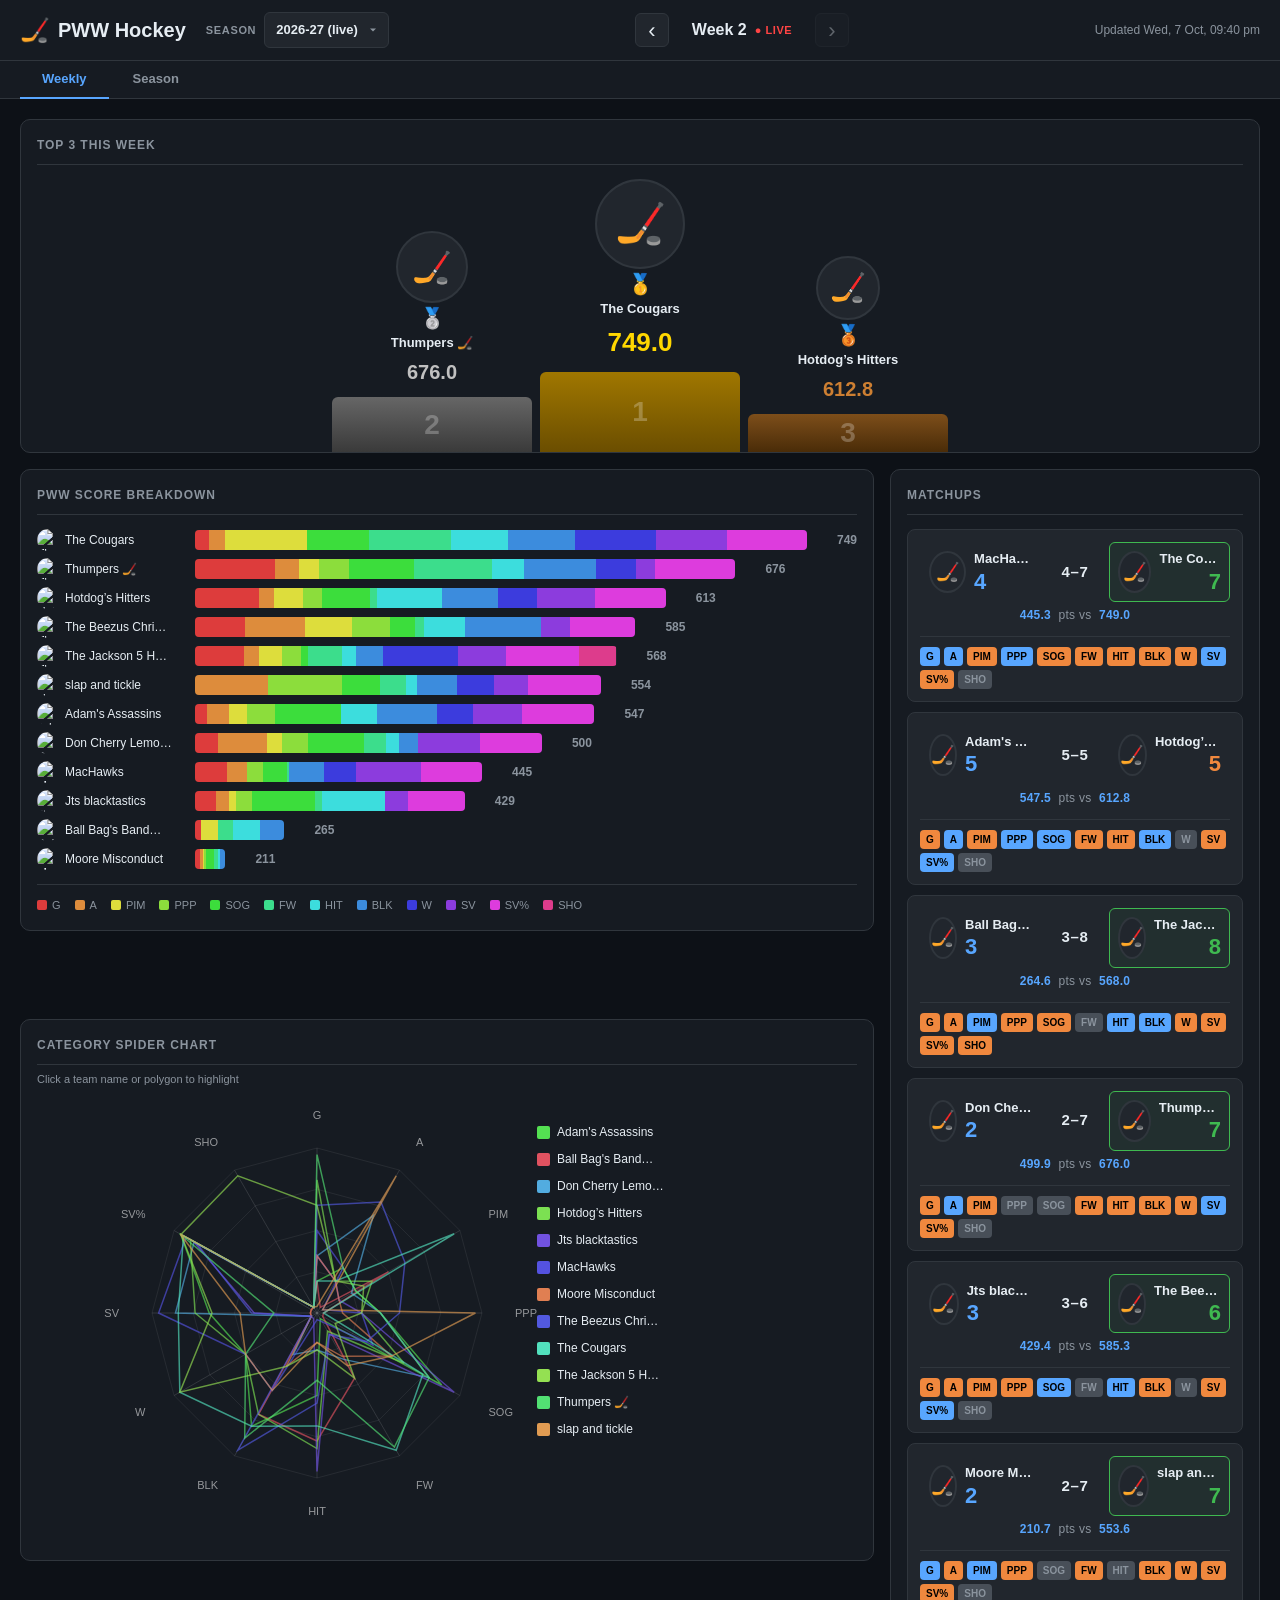
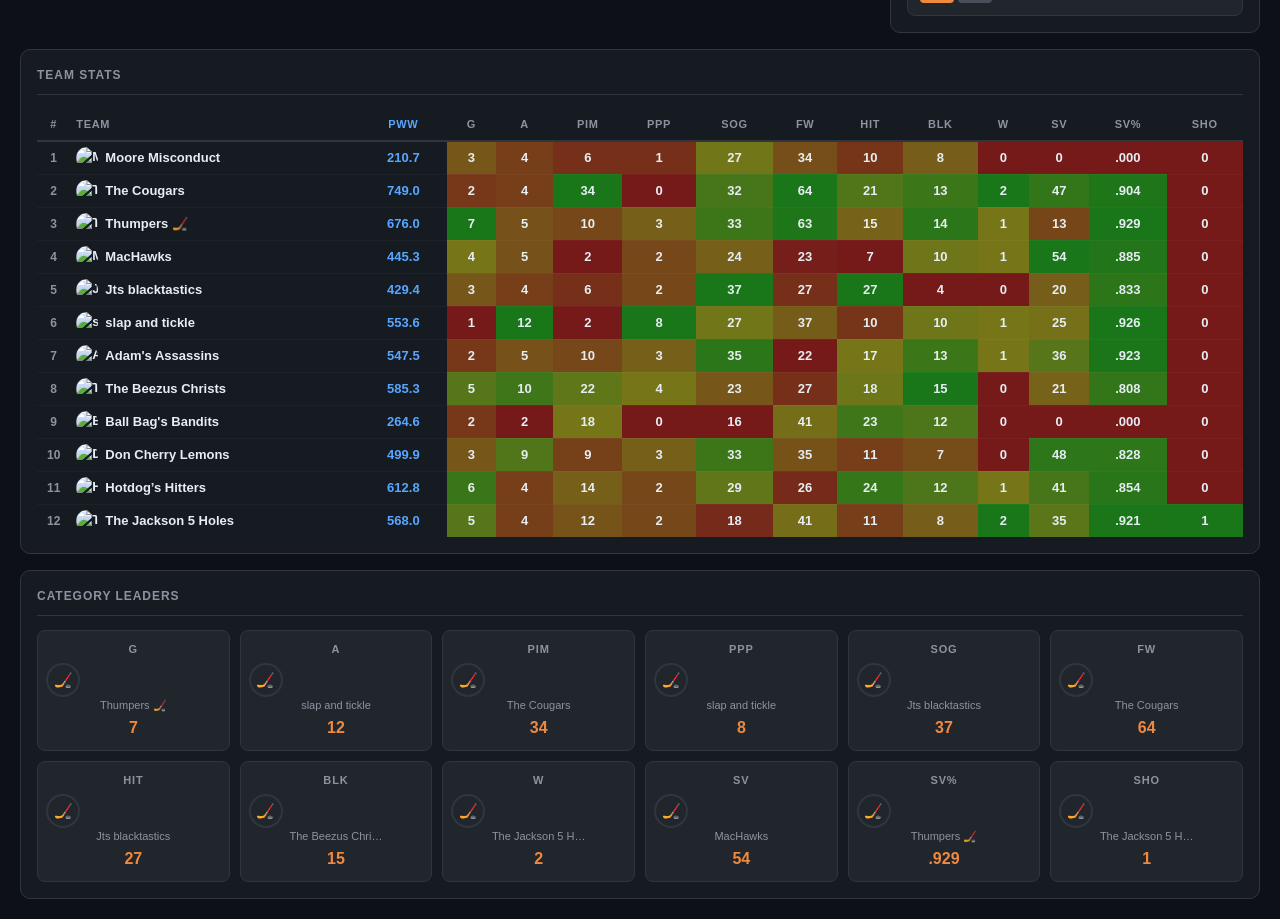
==== docs/index.html @ 0126613e "Add All-Play Standings to the Season tab Every finished week, each team against all 11 others (match" ====
<!DOCTYPE html>
<html lang="en">
<head>
  <meta charset="UTF-8">
  <meta name="viewport" content="width=device-width, initial-scale=1">
  <title>PWW Hockey</title>
  <link rel="stylesheet" href="style.css">
</head>
<body>

  <header class="site-header">
    <div class="header-inner">
      <div class="brand">
        <span class="brand-icon">🏒</span>
        <span class="brand-name">PWW Hockey</span>
      </div>
      <div class="season-picker" id="season-picker" hidden>
        <label class="season-label" for="season-select">Season</label>
        <select id="season-select" aria-label="Select season"></select>
      </div>
      <div class="week-nav" id="week-nav">
        <button class="nav-btn" id="prev-btn" aria-label="Previous week" disabled>&#8249;</button>
        <div class="week-display">
          <span id="week-label">Loading…</span>
          <span class="live-badge" id="live-badge" hidden>● LIVE</span>
        </div>
        <button class="nav-btn" id="next-btn" aria-label="Next week" disabled>&#8250;</button>
      </div>
      <div class="header-meta" id="last-updated"></div>
    </div>
    <div class="tab-nav">
      <button class="tab-btn tab-active" id="tab-weekly">Weekly</button>
      <button class="tab-btn" id="tab-season">Season</button>
    </div>
  </header>

  <main>
    <div id="loading" class="loading-state">
      <div class="spinner"></div>
      <p>Loading data…</p>
    </div>
    <div id="error" class="error-state" hidden>
      <p>⚠️ Could not load data.json.<br>
        If opening locally, run: <code>python -m http.server 8000</code></p>
    </div>

    <div id="content" hidden>

      <!-- ── Weekly panel ─────────────────────────────────────────────── -->
      <div id="panel-weekly">

        <!-- Podium -->
        <section class="card podium-card">
          <h2 class="section-title">Top 3 This Week</h2>
          <div id="podium-container" class="podium"></div>
        </section>

        <!-- Bars (left col, row 1) + Matchups (right col, spans rows 1-2) + Radar (left col, row 2) -->
        <div class="weekly-main-grid">
          <section class="card bars-card">
            <h2 class="section-title">PWW Score Breakdown</h2>
            <div id="bars-container"></div>
            <div id="bars-legend" class="cat-legend"></div>
          </section>
          <section class="card matchups-card">
            <h2 class="section-title">Matchups</h2>
            <div id="matchups-container"></div>
          </section>
          <section class="card radar-card">
            <h2 class="section-title">Category Spider Chart</h2>
            <p class="section-hint">Click a team name or polygon to highlight</p>
            <div id="radar-container"></div>
          </section>
        </div>

        <!-- Stats heatmap table -->
        <section class="card">
          <h2 class="section-title">Team Stats</h2>
          <div class="table-wrap">
            <table id="stats-table" class="stats-table"></table>
          </div>
        </section>

        <!-- Category leaders -->
        <section class="card">
          <h2 class="section-title">Category Leaders</h2>
          <div id="leaders-container" class="leaders-grid"></div>
        </section>

      </div>

      <!-- ── Season panel ──────────────────────────────────────────────── -->
      <div id="panel-season" hidden>

        <section class="card">
          <h2 class="section-title">Season Summary</h2>
          <div id="season-summary"></div>
        </section>

        <section class="card allplay-card" id="allplay-card">
          <h2 class="section-title">All-Play Standings</h2>
          <p class="section-hint">Each week, every team against all 11 others: how teams would rank if everyone played everyone. Δ = all-play % minus actual %, so positive is unlucky. Opp all-play = how good your opponents were in the weeks they played you.</p>
          <div class="ap-controls">
            <div class="ap-seg" role="group" aria-label="Chart view">
              <button class="ap-seg-btn ap-seg-active" id="ap-view-luck" data-view="luck" aria-pressed="true">Luck</button>
              <button class="ap-seg-btn" id="ap-view-schedule" data-view="schedule" aria-pressed="false">Schedule</button>
            </div>
            <label class="ap-live" id="ap-live-wrap" hidden>
              <input type="checkbox" id="ap-live"> Include this week so far
            </label>
          </div>
          <div class="ap-chart" id="ap-chart"></div>
          <div class="ap-legend" id="ap-legend"></div>
          <div class="table-wrap" id="ap-table"></div>
        </section>

        <section class="card">
          <h2 class="section-title">Head-to-Head Records</h2>
          <div id="season-h2h"></div>
        </section>

        <section class="card">
          <h2 class="section-title">Category Win Rates</h2>
          <p class="section-hint">% of matchup weeks won per category. Green = dominant, red = weakness.</p>
          <div id="season-cat-rates"></div>
        </section>

        <section class="card lines-chart-section">
          <h2 class="section-title">League Points Relative to Average</h2>
          <p class="section-hint">Click a team logo or line to highlight</p>
          <div class="lines-chart-scroll">
            <div id="season-lines-chart"></div>
          </div>
        </section>

        <section class="card">
          <h2 class="section-title">Average Stats Per Week</h2>
          <div id="season-cumulative-stats"></div>
        </section>

        <section class="card">
          <h2 class="section-title">Weekly Results</h2>
          <div id="season-weekly-results"></div>
        </section>

      </div>

    </div>
  </main>

  <script src="allplay.js"></script>
  <script src="app.js"></script>
</body>
</html>
---- docs/style.css ----
/* ── Design tokens ─────────────────────────────────────────────────── */
:root {
  --bg:        #0d1117;
  --surface:   #161b22;
  --surface-2: #21262d;
  --border:    #30363d;
  --accent:    #58a6ff;
  --warm:      #f0883e;
  --win:       #3fb950;
  --loss:      #f85149;
  --text-1:    #e6edf3;
  --text-2:    #8b949e;
  --text-3:    #484f58;
  --gold:      #ffd700;
  --silver:    #c0c0c0;
  --bronze:    #cd7f32;
  --radius:    10px;
  --max-w:     1300px;
}

/* ── Reset ─────────────────────────────────────────────────────────── */
*, *::before, *::after { box-sizing: border-box; margin: 0; padding: 0; }
body {
  font-family: -apple-system, BlinkMacSystemFont, "Segoe UI", Roboto, sans-serif;
  background: var(--bg);
  color: var(--text-1);
  min-height: 100vh;
  font-size: 14px;
  line-height: 1.5;
}
img { display: block; }
button { cursor: pointer; border: none; background: none; font: inherit; }

/* ── Header ────────────────────────────────────────────────────────── */
.site-header {
  background: var(--surface);
  border-bottom: 1px solid var(--border);
  position: sticky;
  top: 0;
  z-index: 10;
}
.header-inner {
  max-width: var(--max-w);
  margin: 0 auto;
  padding: 12px 20px;
  display: flex;
  align-items: center;
  gap: 20px;
  flex-wrap: wrap;
}
.brand { display: flex; align-items: center; gap: 8px; font-size: 20px; font-weight: 700; white-space: nowrap; }
.brand-icon { font-size: 24px; }

.season-picker { display: flex; align-items: center; gap: 8px; white-space: nowrap; }
.season-label { font-size: 11px; font-weight: 600; letter-spacing: 0.06em; text-transform: uppercase; color: var(--text-2); }
#season-select {
  appearance: none;
  padding: 7px 30px 7px 11px;
  border-radius: 6px;
  border: 1px solid var(--border);
  background: var(--surface-2) url("data:image/svg+xml;charset=utf-8,%3Csvg xmlns='http://www.w3.org/2000/svg' viewBox='0 0 16 16' fill='%238b949e'%3E%3Cpath d='M4 6l4 4 4-4'/%3E%3C/svg%3E") no-repeat right 9px center/12px;
  color: var(--text-1);
  font: inherit;
  font-size: 13px;
  font-weight: 600;
  cursor: pointer;
  transition: border-color 0.15s, background-color 0.15s;
}
#season-select:hover { background-color: var(--border); }
#season-select:focus-visible { outline: 2px solid var(--accent); outline-offset: 1px; border-color: var(--accent); }
#season-select option { background: var(--surface-2); color: var(--text-1); }

.week-nav { display: flex; align-items: center; gap: 8px; margin: 0 auto; }
.nav-btn {
  width: 34px; height: 34px;
  border-radius: 6px;
  border: 1px solid var(--border);
  color: var(--text-1);
  font-size: 22px;
  background: var(--surface-2);
  transition: background 0.15s, opacity 0.15s;
}
.nav-btn:hover:not(:disabled) { background: var(--border); }
.nav-btn:disabled { opacity: 0.35; cursor: default; }
.week-display { display: flex; align-items: center; gap: 8px; font-size: 16px; font-weight: 600; min-width: 130px; justify-content: center; }
.live-badge { font-size: 11px; font-weight: 700; color: #ff4444; letter-spacing: 0.05em; animation: pulse 1.8s ease-in-out infinite; }
@keyframes pulse { 0%,100% { opacity:1; } 50% { opacity:0.35; } }
.header-meta { font-size: 12px; color: var(--text-2); white-space: nowrap; }

/* ── Page layout ───────────────────────────────────────────────────── */
main { max-width: var(--max-w); margin: 0 auto; padding: 20px; display: flex; flex-direction: column; gap: 16px; }

/* Ensure [hidden] always wins regardless of display rules set below */
[hidden] { display: none !important; }

/* Panels are flex columns — gives card-to-card gaps and enables CSS ordering on mobile */
#panel-weekly,
#panel-season { display: flex; flex-direction: column; gap: 16px; }

/* Desktop: bars top-left, radar bottom-left, matchups right spanning both rows */
.weekly-main-grid {
  display: grid;
  grid-template-columns: 1fr 370px;
  grid-template-rows: auto auto;
  gap: 16px;
  align-items: start;
}
.bars-card     { grid-column: 1; grid-row: 1; }
.radar-card    { grid-column: 1; grid-row: 2; }
.matchups-card { grid-column: 2; grid-row: 1 / 3; }

@media (max-width: 900px) {
  .weekly-main-grid { grid-template-columns: 1fr; grid-template-rows: auto; }
  .bars-card, .radar-card, .matchups-card { grid-column: 1; grid-row: auto; }
}
/* Prevent grid children expanding past viewport due to wide table content */
.weekly-main-grid > *, .season-grid > * { min-width: 0; }

/* ── Cards ─────────────────────────────────────────────────────────── */
.card { background: var(--surface); border: 1px solid var(--border); border-radius: var(--radius); padding: 16px; }
.section-title {
  font-size: 12px;
  font-weight: 700;
  text-transform: uppercase;
  letter-spacing: 0.08em;
  color: var(--text-2);
  margin-bottom: 14px;
  padding-bottom: 10px;
  border-bottom: 1px solid var(--border);
}

/* ── Loading / error ───────────────────────────────────────────────── */
.loading-state, .error-state { text-align: center; padding: 60px 20px; color: var(--text-2); }
.error-state code { display: inline-block; margin-top: 8px; padding: 4px 10px; background: var(--surface-2); border-radius: 4px; color: var(--accent); }
.spinner { width: 36px; height: 36px; border: 3px solid var(--border); border-top-color: var(--accent); border-radius: 50%; margin: 0 auto 16px; animation: spin 0.7s linear infinite; }
@keyframes spin { to { transform: rotate(360deg); } }

/* ── Podium ────────────────────────────────────────────────────────── */
.podium-card { padding-bottom: 0; }

.podium {
  display: flex;
  justify-content: center;
  align-items: flex-end;
  gap: 8px;
}

.podium-slot {
  display: flex;
  flex-direction: column;
  align-items: center;
  width: 200px;
}

.podium-info {
  display: flex;
  flex-direction: column;
  align-items: center;
  gap: 5px;
  padding-bottom: 10px;
  width: 100%;
}

.podium-logo {
  border-radius: 50%;
  object-fit: cover;
  border: 3px solid var(--border);
}
.podium-logo-ph {
  border-radius: 50%;
  background: var(--surface-2);
  border: 3px solid var(--border);
  display: flex;
  align-items: center;
  justify-content: center;
}

.podium-slot.podium-first  .podium-logo,
.podium-slot.podium-first  .podium-logo-ph { border-color: var(--gold);   width: 90px; height: 90px; font-size: 40px; }
.podium-slot.podium-second .podium-logo,
.podium-slot.podium-second .podium-logo-ph { border-color: var(--silver); width: 72px; height: 72px; font-size: 32px; }
.podium-slot.podium-third  .podium-logo,
.podium-slot.podium-third  .podium-logo-ph { border-color: var(--bronze); width: 64px; height: 64px; font-size: 28px; }

.podium-medal  { font-size: 20px; line-height: 1; }
.podium-name   { font-size: 13px; font-weight: 700; text-align: center; max-width: 180px; overflow: hidden; text-overflow: ellipsis; white-space: nowrap; }
.podium-score  { font-size: 20px; font-weight: 800; }
.podium-record { font-size: 11px; color: var(--text-2); }

.podium-slot.podium-first  .podium-score { color: var(--gold);   font-size: 26px; }
.podium-slot.podium-second .podium-score { color: var(--silver); }
.podium-slot.podium-third  .podium-score { color: var(--bronze); }

.podium-block {
  width: 100%;
  display: flex;
  align-items: center;
  justify-content: center;
  border-radius: 6px 6px 0 0;
  font-size: 28px;
  font-weight: 900;
  color: rgba(255,255,255,0.25);
}
.podium-block-first  { height: 80px; background: linear-gradient(180deg, #a07700, #6b4e00); }
.podium-block-second { height: 55px; background: linear-gradient(180deg, #666, #3a3a3a); }
.podium-block-third  { height: 38px; background: linear-gradient(180deg, #7d4e1a, #4a2c08); }

/* ── Stacked bar chart ─────────────────────────────────────────────── */
.bar-row { display: flex; align-items: center; gap: 8px; margin-bottom: 7px; }

.bar-label {
  width: 150px;
  flex-shrink: 0;
  display: flex;
  align-items: center;
  gap: 6px;
  font-size: 12px;
  font-weight: 500;
  overflow: hidden;
}
.bar-label span { white-space: nowrap; overflow: hidden; text-overflow: ellipsis; }

/* Mobile: logo only in bar chart, no team name; reduce bar offset to match smaller label */
@media (max-width: 600px) {
  .bar-label { width: 32px; }
  .bar-label span { display: none; }
  .bar-track { max-width: calc(var(--bar-pct) - 80px); } /* 32px logo + 42px score + gaps */
}
.bar-sm-logo    { width: 22px; height: 22px; border-radius: 50%; object-fit: cover; flex-shrink: 0; }
.bar-sm-logo-ph { width: 22px; height: 22px; border-radius: 50%; background: var(--surface-2); border: 1px solid var(--border); display: flex; align-items: center; justify-content: center; font-size: 12px; flex-shrink: 0; }

.bar-track {
  flex: 1;
  height: 20px;
  max-width: calc(var(--bar-pct) - 200px); /* desktop: 150px label + score + gaps */
  background: var(--surface-2);
  border-radius: 4px;
  overflow: hidden;
  display: flex;
}
.bar-seg { height: 100%; transition: flex 0.4s ease; }

.bar-score { width: 42px; text-align: right; font-size: 12px; font-weight: 700; color: var(--text-2); flex-shrink: 0; }

/* Legend */
.cat-legend { display: flex; flex-wrap: wrap; gap: 6px 14px; margin-top: 14px; padding-top: 12px; border-top: 1px solid var(--border); }
.legend-item { display: flex; align-items: center; gap: 5px; font-size: 11px; color: var(--text-2); }
.legend-swatch { width: 10px; height: 10px; border-radius: 2px; flex-shrink: 0; }

/* ── Stats heatmap table ───────────────────────────────────────────── */
.table-wrap { overflow-x: auto; -webkit-overflow-scrolling: touch; }

.stats-table {
  width: 100%;
  border-collapse: collapse;
  font-size: 13px;
  white-space: nowrap;
  min-width: 700px;
}
.stats-table th {
  padding: 7px 10px;
  text-align: center;
  font-size: 11px;
  font-weight: 700;
  text-transform: uppercase;
  letter-spacing: 0.06em;
  color: var(--text-2);
  border-bottom: 2px solid var(--border);
  background: var(--surface);
}
.stats-table th.th-team { text-align: left; padding-left: 6px; }
.stats-table th.th-rank { width: 30px; }
.stats-table th.th-pww  { color: var(--accent); }

.stats-table td {
  padding: 5px 10px;
  text-align: center;
  border-bottom: 1px solid rgba(255,255,255,0.03);
  font-weight: 600;
}
.stats-table tr:last-child td { border-bottom: none; }
.stats-table tr:hover td { filter: brightness(1.2); }

.td-rank { color: var(--text-2); font-size: 12px; }
.td-team { text-align: left !important; padding-left: 6px !important; }
.td-team-inner { display: flex; align-items: center; gap: 7px; }
.td-sm-logo    { width: 22px; height: 22px; border-radius: 50%; object-fit: cover; flex-shrink: 0; background: var(--surface-2); }
.td-sm-logo-ph { width: 22px; height: 22px; border-radius: 50%; background: var(--surface-2); border: 1px solid var(--border); display: flex; align-items: center; justify-content: center; font-size: 11px; flex-shrink: 0; }
.td-pww { font-weight: 800; color: var(--accent); }

/* ── Matchup cards ─────────────────────────────────────────────────── */
.matchup-card { border: 1px solid var(--border); border-radius: 8px; padding: 12px; margin-bottom: 10px; background: var(--surface-2); }
.matchup-card:last-child { margin-bottom: 0; }

/* Mobile: tighten matchup cards */
@media (max-width: 600px) {
  .matchup-card { padding: 8px; }
  .team-logo    { width: 32px !important; height: 32px !important; }
  .team-cat-score { font-size: 18px; }
  .team-name    { font-size: 11px; }
}
.matchup-teams { display: flex; align-items: center; gap: 8px; }
.team-side { flex: 1; display: flex; align-items: center; gap: 8px; padding: 6px 8px; border-radius: 6px; border: 1px solid transparent; min-width: 0; }
.team-side--right { flex-direction: row-reverse; text-align: right; }
.team-side.winning { border-color: var(--win); background: rgba(63,185,80,0.06); }
.team-logo { width: 42px; height: 42px; border-radius: 50%; object-fit: cover; flex-shrink: 0; background: var(--surface); }
.team-logo-placeholder { width: 42px; height: 42px; border-radius: 50%; background: var(--surface); border: 1px solid var(--border); display: flex; align-items: center; justify-content: center; font-size: 20px; flex-shrink: 0; }
.team-info { min-width: 0; }
.team-name { font-weight: 600; font-size: 13px; white-space: nowrap; overflow: hidden; text-overflow: ellipsis; }
.team-pww  { font-size: 20px; font-weight: 700; color: var(--accent); line-height: 1.2; }
.team-side--right .team-pww { color: var(--warm); }
.team-side.winning .team-pww { color: var(--win); }
.matchup-vs { font-size: 15px; font-weight: 800; color: var(--text-1); letter-spacing: 0.04em; flex-shrink: 0; min-width: 52px; text-align: center; }
.matchup-ties { font-size: 10px; font-weight: 500; color: var(--text-2); }
.cat-strip { display: flex; flex-wrap: wrap; gap: 4px; margin-top: 10px; padding-top: 10px; border-top: 1px solid var(--border); }
.cat-pill { font-size: 10px; font-weight: 700; padding: 2px 6px; border-radius: 4px; cursor: default; }
.cat-1   { background: var(--accent); color: #000; }
.cat-2   { background: var(--warm);   color: #000; }
.cat-tie { background: var(--text-3); color: var(--text-2); }

/* ── Category leaders ──────────────────────────────────────────────── */
.leaders-grid { display: grid; grid-template-columns: repeat(6, 1fr); gap: 10px; }
@media (max-width: 700px) { .leaders-grid { grid-template-columns: repeat(4, 1fr); } }
@media (max-width: 480px) { .leaders-grid { grid-template-columns: repeat(3, 1fr); } }
.leader-tile { background: var(--surface-2); border: 1px solid var(--border); border-radius: 8px; padding: 10px 8px; text-align: center; }
.leader-stat  { font-size: 11px; font-weight: 700; text-transform: uppercase; color: var(--text-2); letter-spacing: 0.08em; margin-bottom: 6px; }
.leader-logo  { width: 34px; height: 34px; border-radius: 50%; object-fit: cover; margin: 0 auto 4px; background: var(--surface); }
.leader-logo-placeholder { width: 34px; height: 34px; border-radius: 50%; background: var(--surface); border: 1px solid var(--border); display: flex; align-items: center; justify-content: center; font-size: 18px; margin: 0 auto 4px; }
.leader-team  { font-size: 11px; font-weight: 500; color: var(--text-2); white-space: nowrap; overflow: hidden; text-overflow: ellipsis; }
.leader-value { font-size: 16px; font-weight: 700; color: var(--warm); margin-top: 2px; }

/* ── Tab navigation ─────────────────────────────────────────────────── */
.tab-nav {
  max-width: var(--max-w);
  margin: 0 auto;
  padding: 0 20px;
  display: flex;
  gap: 2px;
  border-top: 1px solid var(--border);
}
.tab-btn {
  padding: 8px 22px;
  font-size: 13px;
  font-weight: 600;
  color: var(--text-2);
  background: none;
  border: none;
  border-bottom: 2px solid transparent;
  margin-bottom: -1px;
  cursor: pointer;
  transition: color 0.15s, border-color 0.15s;
}
.tab-btn:hover { color: var(--text-1); }
.tab-active { color: var(--accent) !important; border-bottom-color: var(--accent) !important; }

/* ── Matchup cat score ──────────────────────────────────────────────── */
.team-cat-score { font-size: 22px; font-weight: 700; color: var(--accent); line-height: 1.2; }
.team-side--right .team-cat-score { color: var(--warm); }
.team-side.winning .team-cat-score { color: var(--win); }

/* ── Standings movement badges ──────────────────────────────────────── */
.mv-up { font-size: 10px; font-weight: 700; color: var(--win);  margin-left: 5px; }
.mv-dn { font-size: 10px; font-weight: 700; color: #f85149;     margin-left: 5px; }

/* ── Spider chart hint ──────────────────────────────────────────────── */
.section-hint { font-size: 11px; color: var(--text-2); margin-top: -8px; margin-bottom: 10px; }

/* ── Season page layout ─────────────────────────────────────────────── */
/* Lines chart: push to bottom on mobile using flex order */
@media (max-width: 600px) { .lines-chart-section { order: 10; } }

/* Lines chart: horizontal scroll on narrow screens */
.lines-chart-scroll { overflow-x: auto; -webkit-overflow-scrolling: touch; width: 100%; }

/* ── Weekly results — horizontal card grid ──────────────────────────── */
.wkr-grid {
  display: flex;
  flex-wrap: wrap;
  gap: 8px;
}
.wkr-card {
  display: flex;
  align-items: center;
  gap: 10px;
  background: var(--surface);
  border: 1px solid var(--border);
  border-radius: 8px;
  padding: 7px 12px;
  min-width: 260px;
  flex: 1 1 260px;
}
.wkr-weeknum {
  font-size: 11px;
  font-weight: 700;
  color: var(--text-2);
  text-transform: uppercase;
  letter-spacing: 0.06em;
  min-width: 32px;
}
.wkr-places {
  display: flex;
  gap: 12px;
  flex: 1;
  flex-wrap: wrap;
}
.wkr-place {
  display: flex;
  align-items: center;
  gap: 5px;
  font-size: 12px;
}
.wkr-medal { font-size: 14px; }
.wkr-name  { color: var(--text-1); font-weight: 500; white-space: nowrap; }
.wkr-score { color: var(--text-2); font-size: 11px; }
@media (max-width: 500px) {
  .wkr-card  { flex-direction: column; align-items: flex-start; min-width: 100%; }
  .wkr-places { gap: 8px; }
}

/* ── Streak badge ───────────────────────────────────────────────────── */
.streak-badge { font-size: 14px; margin-left: 4px; line-height: 1; }

/* ── Live PWW gap on matchup cards ──────────────────────────────────── */
.matchup-pww-gap {
  text-align: center; font-size: 12px; font-weight: 700;
  color: var(--accent); padding: 4px 0 2px;
  letter-spacing: 0.02em;
}
.pww-gap-sep { font-weight: 400; color: var(--text-2); margin: 0 4px; }

/* ── Head-to-head table ─────────────────────────────────────────────── */
.h2h-table   { font-size: 12px; }
.h2h-col-hdr { padding: 3px 4px; text-align: center; }
.h2h-col-hdr img, .h2h-col-hdr .bar-sm-logo-ph { width: 20px; height: 20px; margin: 0 auto; }
.h2h-label   { white-space: nowrap; }
.h2h-table td { text-align: center; padding: 4px 6px; font-weight: 700; font-size: 11px; }
.h2h-win  { color: var(--win);    background: hsla(137,50%,30%,0.25); }
.h2h-loss { color: #f85149;       background: hsla(0,60%,40%,0.15);  }
.h2h-even { color: var(--text-2); }
.h2h-self { color: var(--text-3); }
.h2h-none { color: var(--text-3); }

/* ── Season summary table extras ────────────────────────────────────── */
.sn-medal { text-align: center; font-size: 14px; font-weight: 800; }
.sn-gold   { color: var(--gold);   }
.sn-silver { color: var(--silver); }
.sn-bronze { color: var(--bronze); }
.sn-best   { color: var(--win);  font-weight: 700; }
.sn-worst  { color: #f85149;     font-weight: 700; }

/* ── Mobile global tightening ───────────────────────────────────────── */
@media (max-width: 600px) {
  main  { padding: 10px; }
  .card { padding: 12px; }
  #panel-weekly, #panel-season { gap: 10px; }
  .section-title { margin-bottom: 10px; }
}

/* ── All-play standings ─────────────────────────────────────────────── */
.ap-controls { display: flex; align-items: center; justify-content: space-between; gap: 10px 16px; flex-wrap: wrap; margin-bottom: 10px; }
.ap-seg { display: inline-flex; border: 1px solid var(--border); border-radius: 999px; overflow: hidden; }
.ap-seg-btn { padding: 6px 14px; font-size: 12px; font-weight: 600; color: var(--text-2); }
.ap-seg-btn:hover { color: var(--text-1); }
.ap-seg-btn.ap-seg-active { background: var(--surface-2); color: var(--text-1); }
.ap-seg-btn:focus-visible, .ap-live input:focus-visible { outline: 2px solid var(--accent); outline-offset: 2px; }
.ap-live { display: inline-flex; align-items: center; gap: 6px; font-size: 12px; color: var(--text-2); cursor: pointer; }
.ap-live input { accent-color: var(--accent); }
.ap-chart { position: relative; max-width: 600px; margin: 0 auto; }
.ap-chart svg { width: 100%; height: auto; display: block; overflow: visible; }
.ap-chart .ap-tick { font-size: 10px; fill: var(--text-2); }
.ap-chart .ap-axis-title { font-size: 11px; fill: var(--text-2); font-weight: 600; }
.ap-chart .ap-grid { stroke: var(--border); stroke-width: 1; }
.ap-chart .ap-ref { stroke: var(--text-2); stroke-width: 1.3; stroke-dasharray: 5 4; }
.ap-chart .ap-label { font-size: 10.5px; font-weight: 600; fill: var(--text-1); paint-order: stroke; stroke: var(--surface); stroke-width: 3px; stroke-linejoin: round; }
.ap-chart .ap-pt { cursor: pointer; }
.ap-chart .ap-pt:focus { outline: none; }
.ap-chart .ap-pt:focus .ap-ring, .ap-chart .ap-pt:hover .ap-ring { stroke: var(--accent); stroke-width: 2.5; }
.ap-chart .ap-ring { fill: none; stroke: var(--surface); stroke-width: 2; }
.ap-chart .ap-ini { font-size: 9px; font-weight: 700; fill: var(--bg); }
.ap-tip { position: absolute; pointer-events: none; z-index: 2; min-width: 170px; max-width: 240px; padding: 8px 10px;
  background: var(--surface-2); border: 1px solid var(--border); border-radius: 8px; font-size: 12px; line-height: 1.45;
  box-shadow: 0 6px 18px rgba(0, 0, 0, 0.35); }
.ap-tip b { display: block; margin-bottom: 2px; }
.ap-tip span { color: var(--text-2); }
.ap-legend { display: flex; flex-wrap: wrap; justify-content: center; gap: 6px 16px; font-size: 11px; color: var(--text-2); margin: 8px 0 14px; }
.ap-legend span { display: inline-flex; align-items: center; gap: 6px; }
.ap-sw { width: 14px; height: 12px; border-radius: 3px; border: 1px solid var(--border); display: inline-block; }
.ap-sw-line { width: 18px; height: 0; border-top: 1.5px dashed var(--text-2); display: inline-block; }
.ap-table td.ap-num { font-variant-numeric: tabular-nums; white-space: nowrap; }
.ap-table td.ap-num small { color: var(--text-2); margin-left: 4px; }
.ap-table td.ap-rank { color: var(--text-2); width: 30px; }
.ap-note { font-size: 11px; color: var(--text-2); margin-top: 8px; }
@media (max-width: 600px) {
  .ap-chart .ap-label { font-size: 9.5px; }
  .ap-table td.ap-num small { display: block; margin-left: 0; }
}
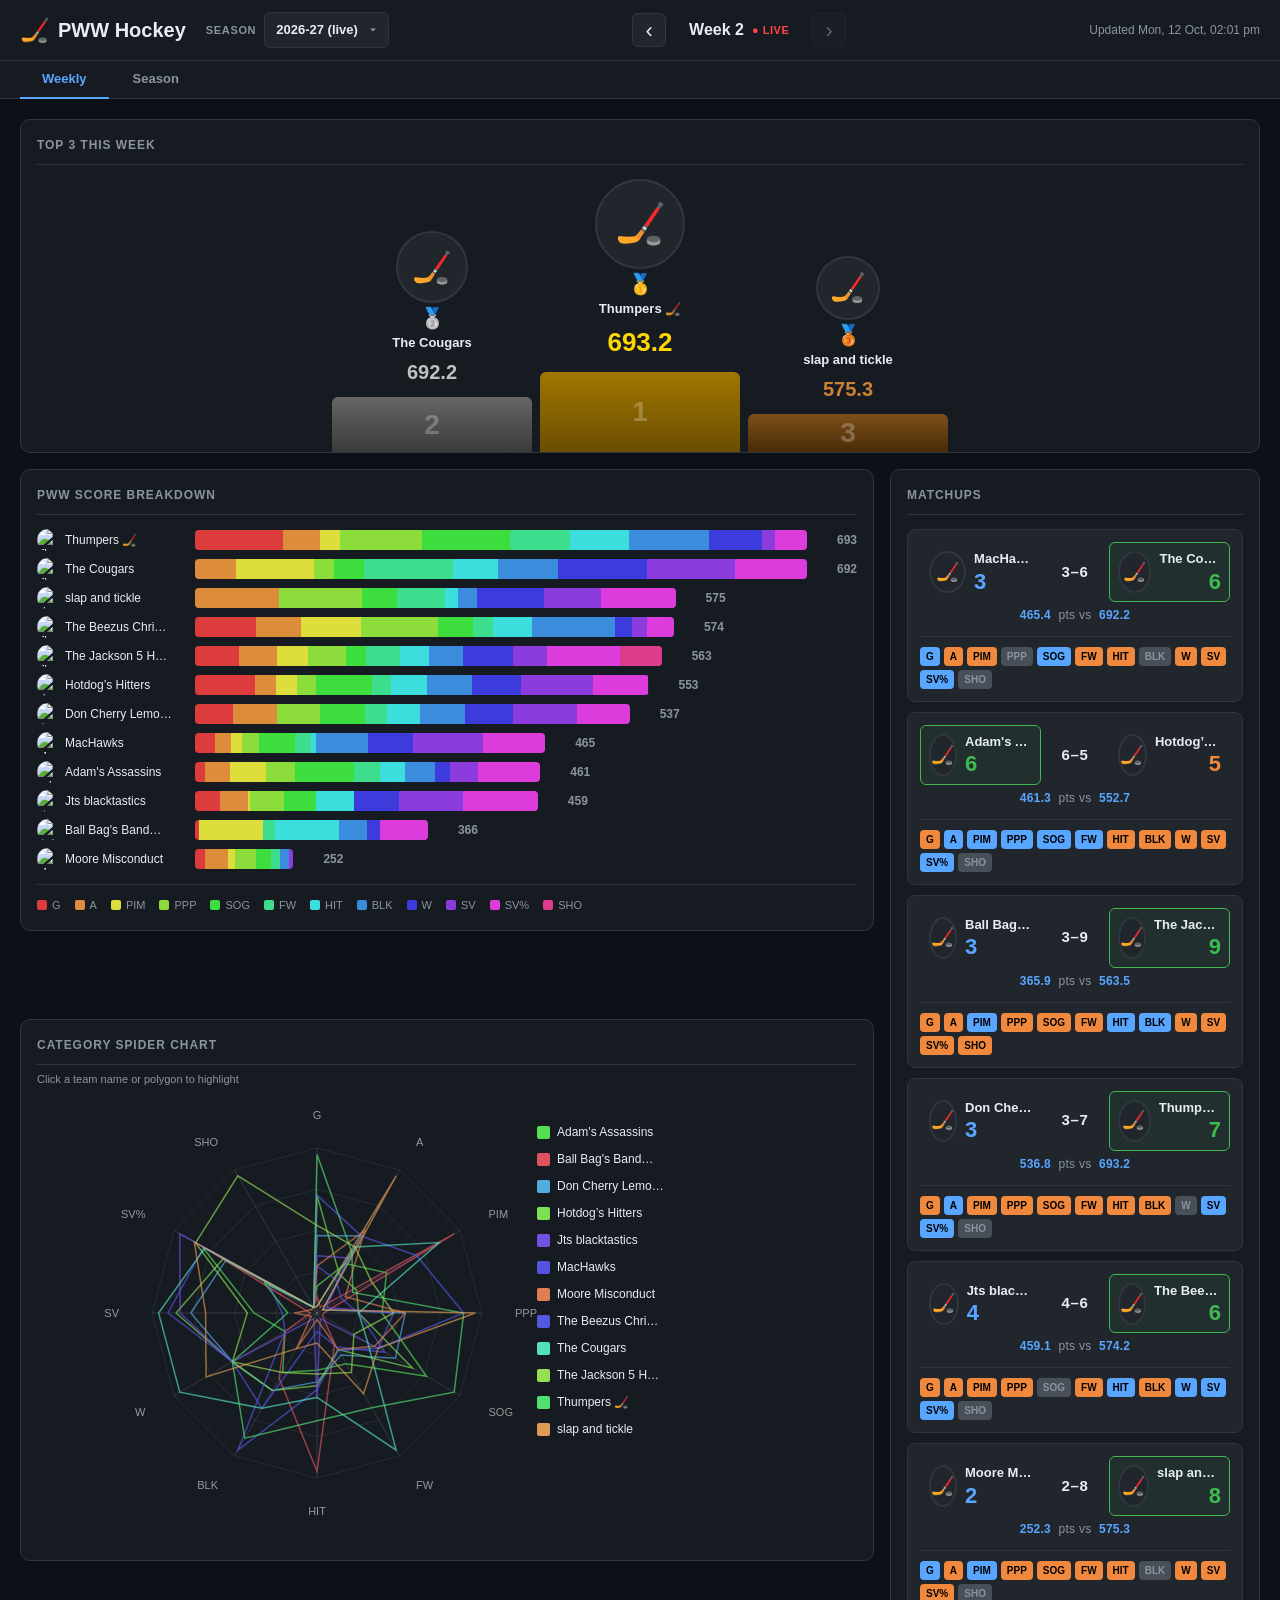
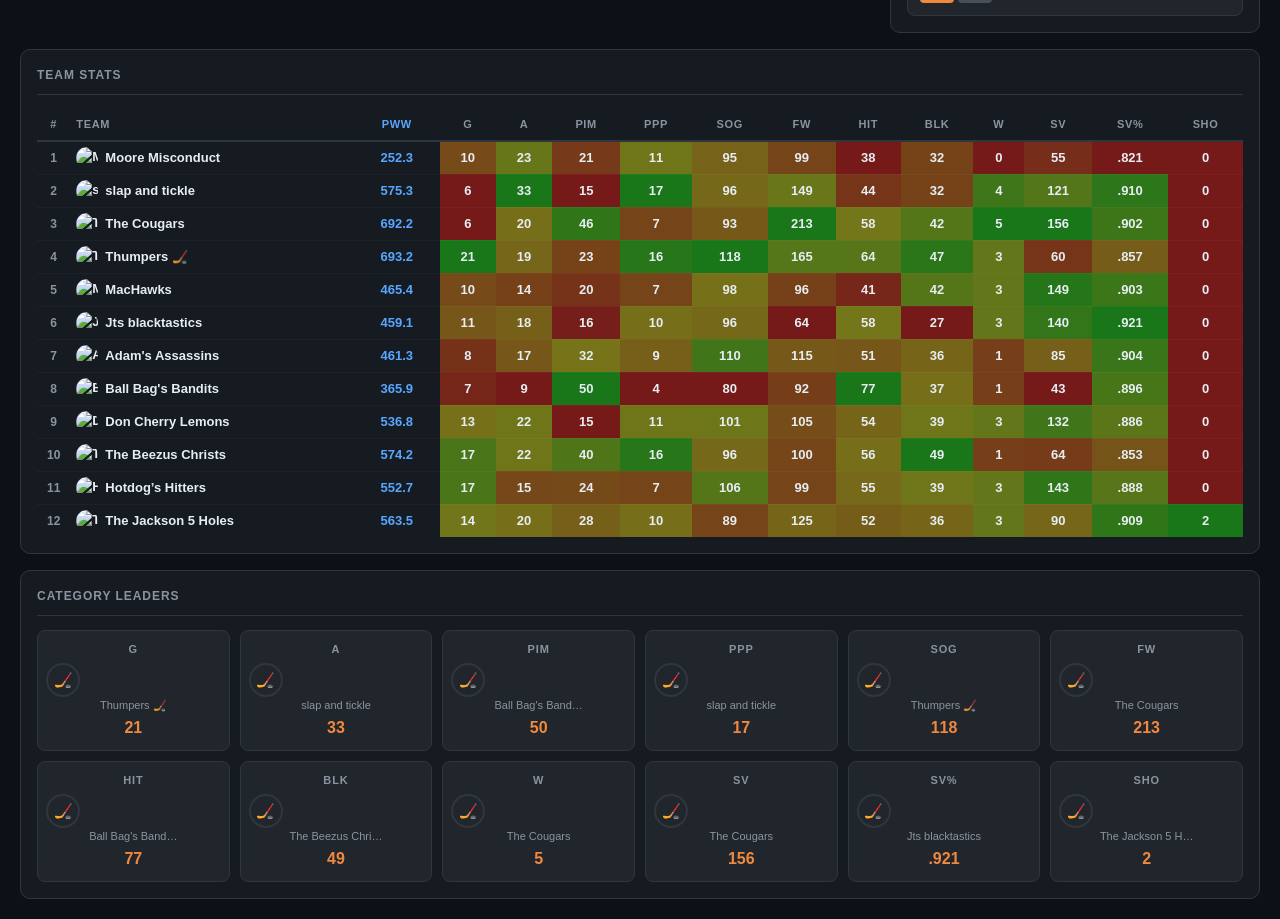
==== commit 0503a642: "Use Yahoo's official results, goalie minimum, daily standings race Results audit (slap and tickle v " ====
--- a/docs/index.html
+++ b/docs/index.html
@@ -97,6 +97,18 @@
           <div id="season-summary"></div>
         </section>
 
+        <section class="card race-card" id="race-card">
+          <h2 class="section-title">Standings Race, Day by Day</h2>
+          <p class="section-hint">Where every team sat after each day's games. League points are 2 per category won and 1 per tie; the week in progress is scored on the totals so far. Click a logo or line to highlight, hover or tap a day for the table.</p>
+          <div class="ap-controls">
+            <div class="ap-seg" role="group" aria-label="Chart view">
+              <button class="race-seg-btn ap-seg-active" id="race-view-rank" data-view="rank" aria-pressed="true">Position</button>
+              <button class="race-seg-btn" id="race-view-points" data-view="points" aria-pressed="false">Points vs average</button>
+            </div>
+          </div>
+          <div class="race-chart" id="race-chart"></div>
+        </section>
+
         <section class="card allplay-card" id="allplay-card">
           <h2 class="section-title">All-Play Standings</h2>
           <p class="section-hint">Each week, every team against all 11 others: how teams would rank if everyone played everyone. Δ = all-play % minus actual %, so positive is unlucky. Opp all-play = how good your opponents were in the weeks they played you.</p>
@@ -149,6 +161,7 @@
   </main>
 
   <script src="allplay.js"></script>
+  <script src="daily.js"></script>
   <script src="app.js"></script>
 </body>
 </html>
--- a/docs/style.css
+++ b/docs/style.css
@@ -494,3 +494,27 @@
   .ap-chart .ap-label { font-size: 9.5px; }
   .ap-table td.ap-num small { display: block; margin-left: 0; }
 }
+
+/* ── Standings race, day by day ─────────────────────────────────────── */
+.race-seg-btn { padding: 6px 14px; font-size: 12px; font-weight: 600; color: var(--text-2); }
+.race-seg-btn:hover { color: var(--text-1); }
+.race-seg-btn.ap-seg-active { background: var(--surface-2); color: var(--text-1); }
+.race-seg-btn:focus-visible { outline: 2px solid var(--accent); outline-offset: 2px; }
+.race-chart { position: relative; }
+.race-chart svg { width: 100%; height: auto; display: block; overflow: visible; }
+.race-chart .race-tick { font-size: 10px; fill: var(--text-2); }
+.race-chart .race-wk { font-size: 10.5px; font-weight: 600; fill: var(--text-2); }
+.race-chart .race-grid { stroke: var(--border); stroke-width: 1; }
+.race-chart .race-zero { stroke: var(--text-2); stroke-width: 1.2; stroke-dasharray: 4 4; }
+.race-chart .race-band { fill: var(--surface-2); fill-opacity: 0.45; }
+.race-chart .race-guide { stroke: var(--text-2); stroke-width: 1; stroke-dasharray: 2 3; }
+.race-chart .race-line, .race-chart .race-end { cursor: pointer; transition: stroke-opacity 0.2s, opacity 0.2s; }
+.race-chart .race-name { font-size: 10.5px; font-weight: 600; }
+.race-chart .race-hit { fill: transparent; }
+.race-tip { position: absolute; pointer-events: none; z-index: 2; padding: 8px 10px; min-width: 190px;
+  background: var(--surface-2); border: 1px solid var(--border); border-radius: 8px; font-size: 11.5px; line-height: 1.5;
+  box-shadow: 0 6px 18px rgba(0, 0, 0, 0.35); }
+.race-tip b { display: block; margin-bottom: 3px; font-size: 12px; }
+.race-tip .race-row { display: grid; grid-template-columns: 18px 1fr auto auto; gap: 0 8px; align-items: baseline; }
+.race-tip .race-row span { color: var(--text-2); font-variant-numeric: tabular-nums; }
+.race-tip .race-row.race-on { color: var(--accent); }
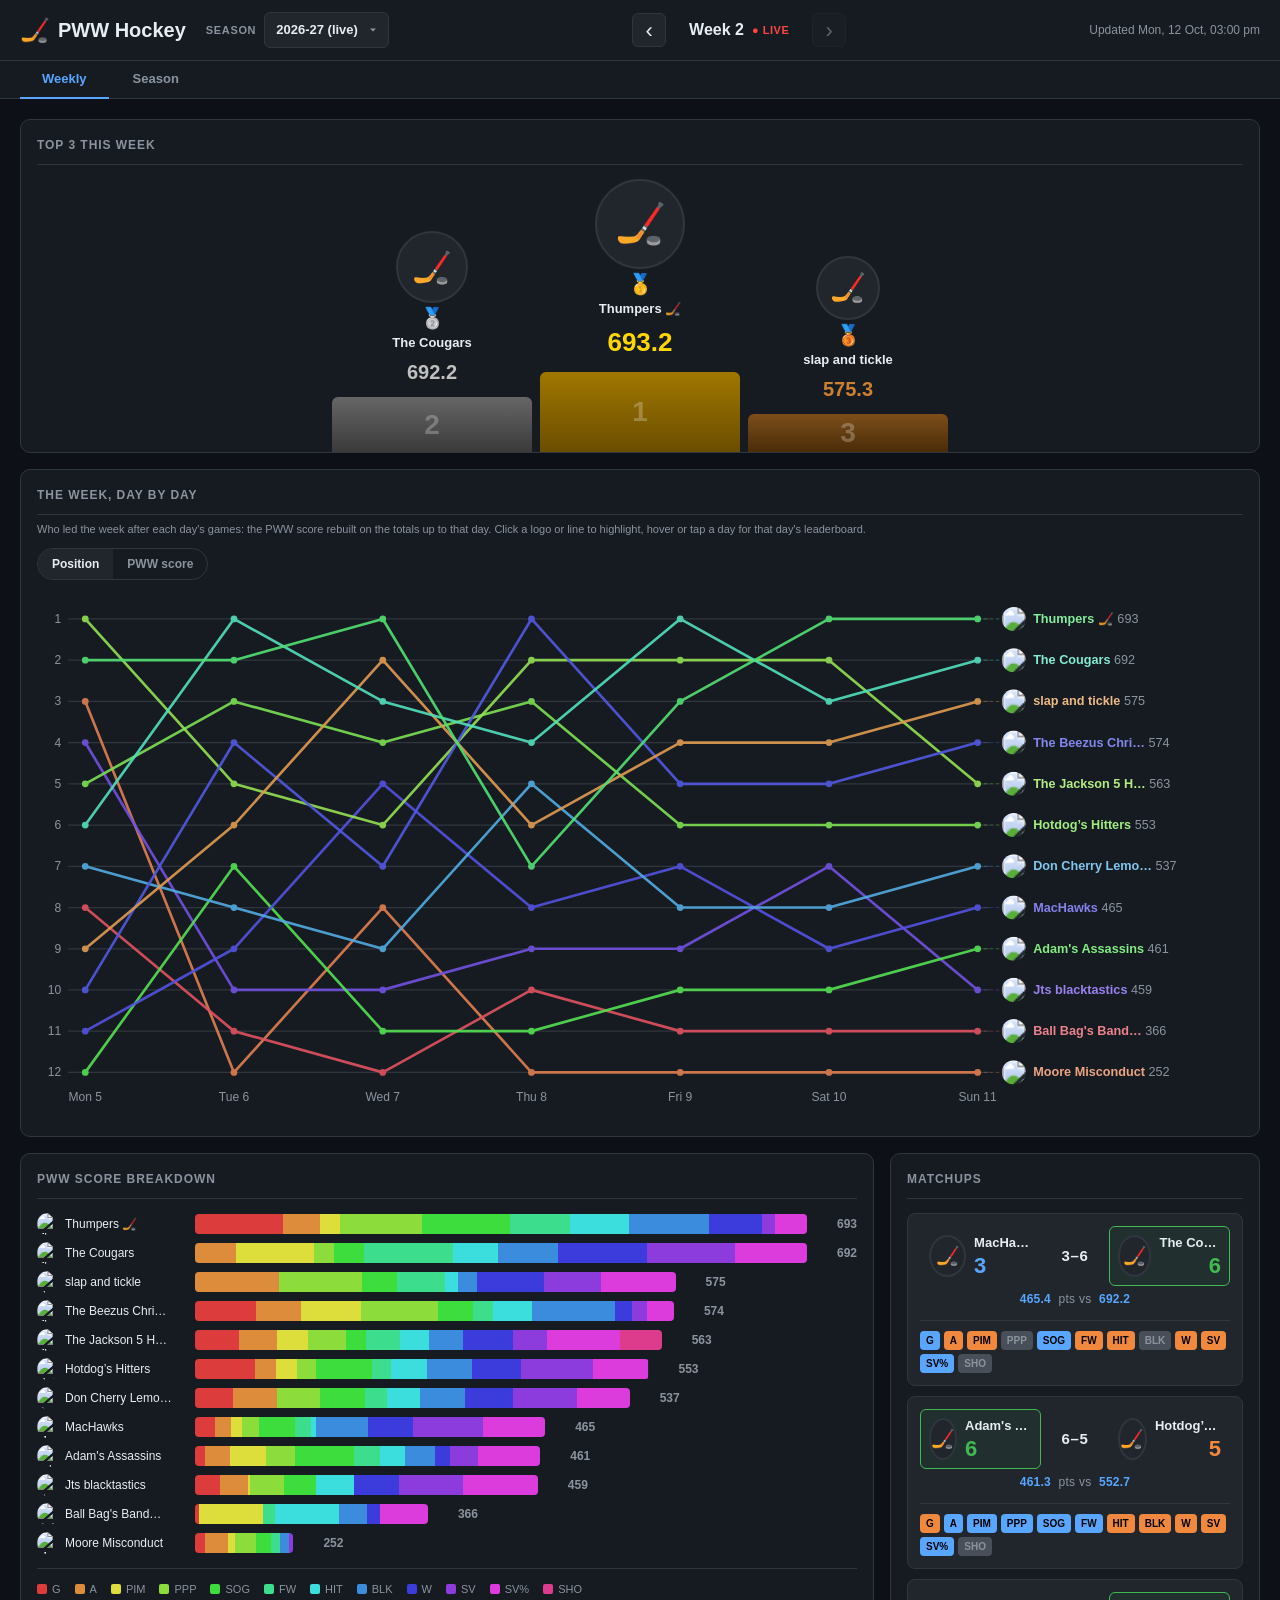
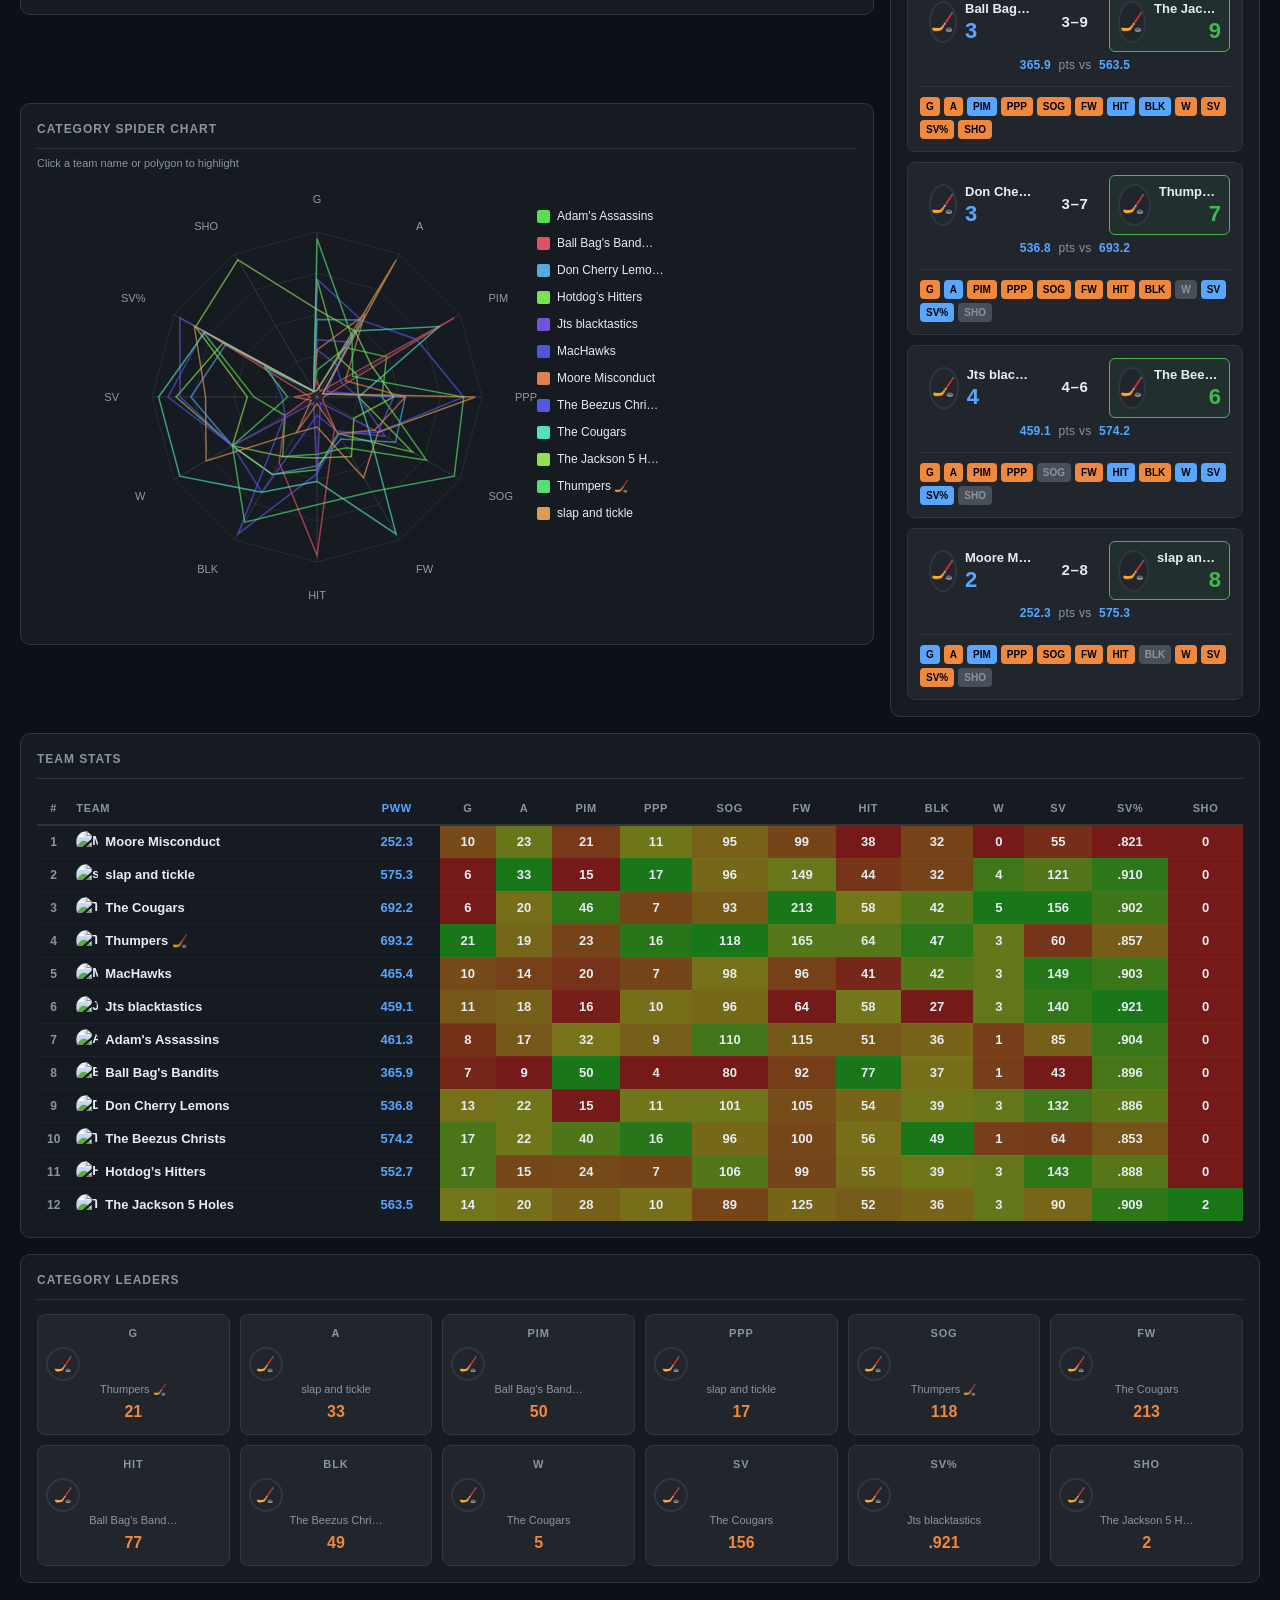
==== commit e835fa0b: "Move the daily chart to the Weekly tab: who led the week each day The season-long "Standings Race" d" ====
--- a/docs/index.html
+++ b/docs/index.html
@@ -55,6 +55,19 @@
           <div id="podium-container" class="podium"></div>
         </section>
 
+        <!-- The week's race, day by day -->
+        <section class="card race-card" id="race-card" hidden>
+          <h2 class="section-title">The Week, Day by Day</h2>
+          <p class="section-hint">Who led the week after each day's games: the PWW score rebuilt on the totals up to that day. Click a logo or line to highlight, hover or tap a day for that day's leaderboard.</p>
+          <div class="ap-controls">
+            <div class="ap-seg" role="group" aria-label="Chart view">
+              <button class="race-seg-btn ap-seg-active" id="race-view-rank" data-view="rank" aria-pressed="true">Position</button>
+              <button class="race-seg-btn" id="race-view-score" data-view="score" aria-pressed="false">PWW score</button>
+            </div>
+          </div>
+          <div class="race-chart" id="race-chart"></div>
+        </section>
+
         <!-- Bars (left col, row 1) + Matchups (right col, spans rows 1-2) + Radar (left col, row 2) -->
         <div class="weekly-main-grid">
           <section class="card bars-card">
@@ -95,18 +108,6 @@
         <section class="card">
           <h2 class="section-title">Season Summary</h2>
           <div id="season-summary"></div>
-        </section>
-
-        <section class="card race-card" id="race-card">
-          <h2 class="section-title">Standings Race, Day by Day</h2>
-          <p class="section-hint">Where every team sat after each day's games. League points are 2 per category won and 1 per tie; the week in progress is scored on the totals so far. Click a logo or line to highlight, hover or tap a day for the table.</p>
-          <div class="ap-controls">
-            <div class="ap-seg" role="group" aria-label="Chart view">
-              <button class="race-seg-btn ap-seg-active" id="race-view-rank" data-view="rank" aria-pressed="true">Position</button>
-              <button class="race-seg-btn" id="race-view-points" data-view="points" aria-pressed="false">Points vs average</button>
-            </div>
-          </div>
-          <div class="race-chart" id="race-chart"></div>
         </section>
 
         <section class="card allplay-card" id="allplay-card">
--- a/docs/style.css
+++ b/docs/style.css
@@ -495,7 +495,7 @@
   .ap-table td.ap-num small { display: block; margin-left: 0; }
 }
 
-/* ── Standings race, day by day ─────────────────────────────────────── */
+/* ── The week's race, day by day (Weekly tab) ───────────────────────── */
 .race-seg-btn { padding: 6px 14px; font-size: 12px; font-weight: 600; color: var(--text-2); }
 .race-seg-btn:hover { color: var(--text-1); }
 .race-seg-btn.ap-seg-active { background: var(--surface-2); color: var(--text-1); }
@@ -503,10 +503,7 @@
 .race-chart { position: relative; }
 .race-chart svg { width: 100%; height: auto; display: block; overflow: visible; }
 .race-chart .race-tick { font-size: 10px; fill: var(--text-2); }
-.race-chart .race-wk { font-size: 10.5px; font-weight: 600; fill: var(--text-2); }
 .race-chart .race-grid { stroke: var(--border); stroke-width: 1; }
-.race-chart .race-zero { stroke: var(--text-2); stroke-width: 1.2; stroke-dasharray: 4 4; }
-.race-chart .race-band { fill: var(--surface-2); fill-opacity: 0.45; }
 .race-chart .race-guide { stroke: var(--text-2); stroke-width: 1; stroke-dasharray: 2 3; }
 .race-chart .race-line, .race-chart .race-end { cursor: pointer; transition: stroke-opacity 0.2s, opacity 0.2s; }
 .race-chart .race-name { font-size: 10.5px; font-weight: 600; }
@@ -518,3 +515,6 @@
 .race-tip .race-row { display: grid; grid-template-columns: 18px 1fr auto auto; gap: 0 8px; align-items: baseline; }
 .race-tip .race-row span { color: var(--text-2); font-variant-numeric: tabular-nums; }
 .race-tip .race-row.race-on { color: var(--accent); }
+.race-chart .race-score { fill: var(--text-2); font-weight: 500; }
+.race-tip .race-up { color: var(--win) !important; }
+.race-tip .race-down { color: var(--loss) !important; }
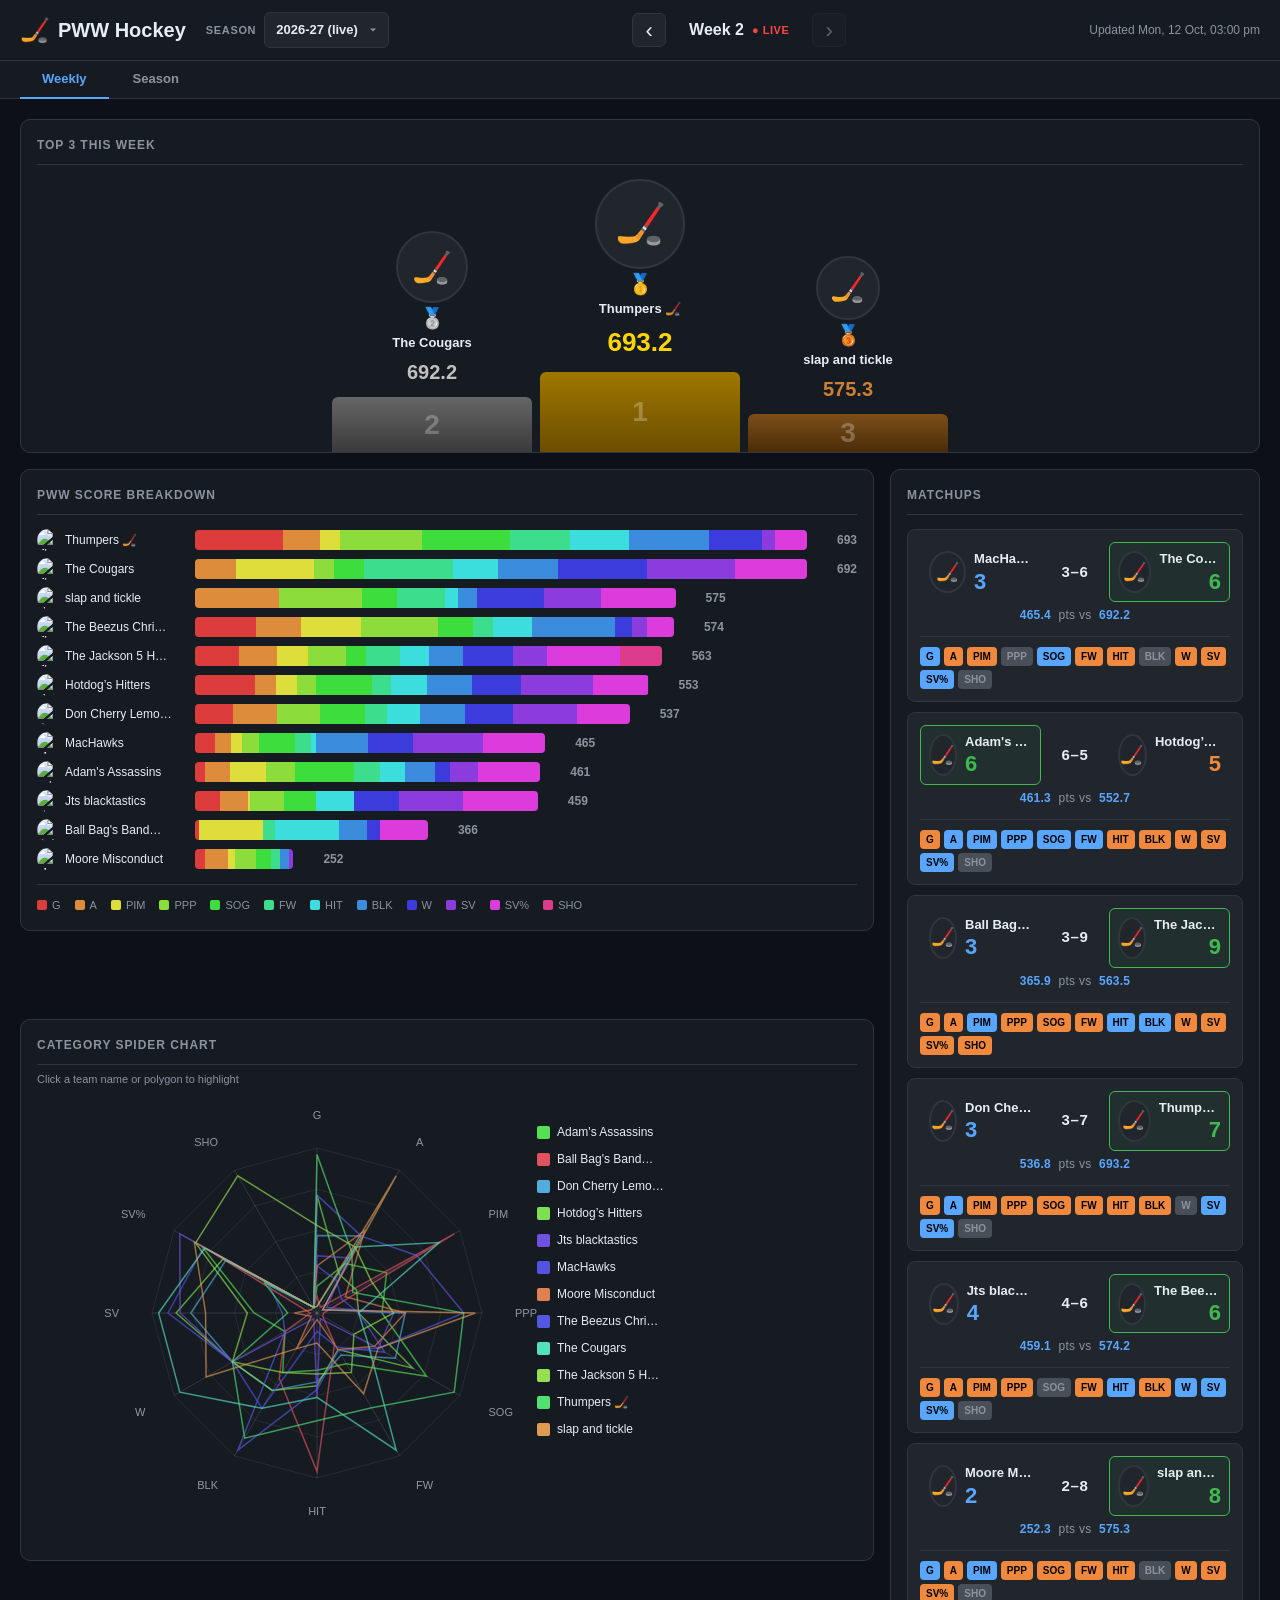
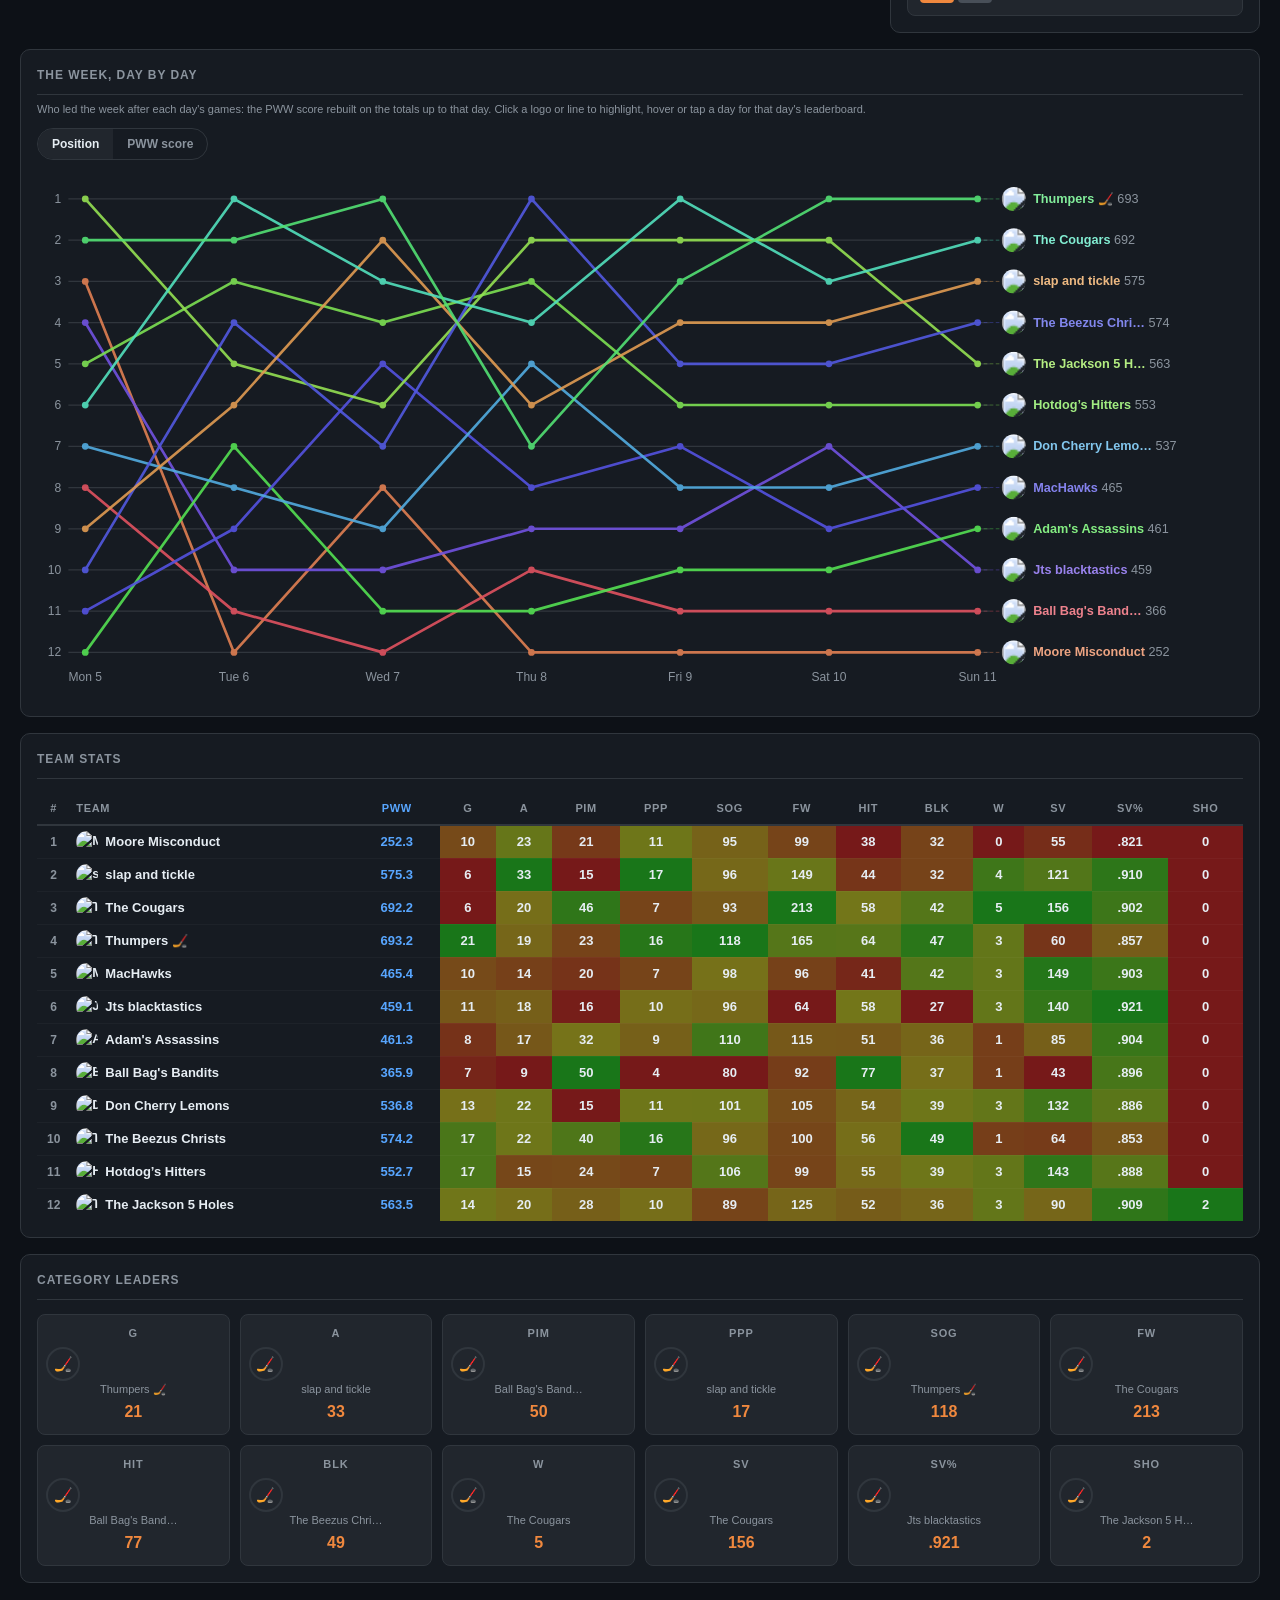
==== commit 88805b7f: "Move The Week, Day by Day below the score breakdown and spider chart Co-Authored-By: Claude Opus 5.5" ====
--- a/docs/index.html
+++ b/docs/index.html
@@ -55,19 +55,6 @@
           <div id="podium-container" class="podium"></div>
         </section>
 
-        <!-- The week's race, day by day -->
-        <section class="card race-card" id="race-card" hidden>
-          <h2 class="section-title">The Week, Day by Day</h2>
-          <p class="section-hint">Who led the week after each day's games: the PWW score rebuilt on the totals up to that day. Click a logo or line to highlight, hover or tap a day for that day's leaderboard.</p>
-          <div class="ap-controls">
-            <div class="ap-seg" role="group" aria-label="Chart view">
-              <button class="race-seg-btn ap-seg-active" id="race-view-rank" data-view="rank" aria-pressed="true">Position</button>
-              <button class="race-seg-btn" id="race-view-score" data-view="score" aria-pressed="false">PWW score</button>
-            </div>
-          </div>
-          <div class="race-chart" id="race-chart"></div>
-        </section>
-
         <!-- Bars (left col, row 1) + Matchups (right col, spans rows 1-2) + Radar (left col, row 2) -->
         <div class="weekly-main-grid">
           <section class="card bars-card">
@@ -85,6 +72,19 @@
             <div id="radar-container"></div>
           </section>
         </div>
+
+        <!-- The week's race, day by day -->
+        <section class="card race-card" id="race-card" hidden>
+          <h2 class="section-title">The Week, Day by Day</h2>
+          <p class="section-hint">Who led the week after each day's games: the PWW score rebuilt on the totals up to that day. Click a logo or line to highlight, hover or tap a day for that day's leaderboard.</p>
+          <div class="ap-controls">
+            <div class="ap-seg" role="group" aria-label="Chart view">
+              <button class="race-seg-btn ap-seg-active" id="race-view-rank" data-view="rank" aria-pressed="true">Position</button>
+              <button class="race-seg-btn" id="race-view-score" data-view="score" aria-pressed="false">PWW score</button>
+            </div>
+          </div>
+          <div class="race-chart" id="race-chart"></div>
+        </section>
 
         <!-- Stats heatmap table -->
         <section class="card">
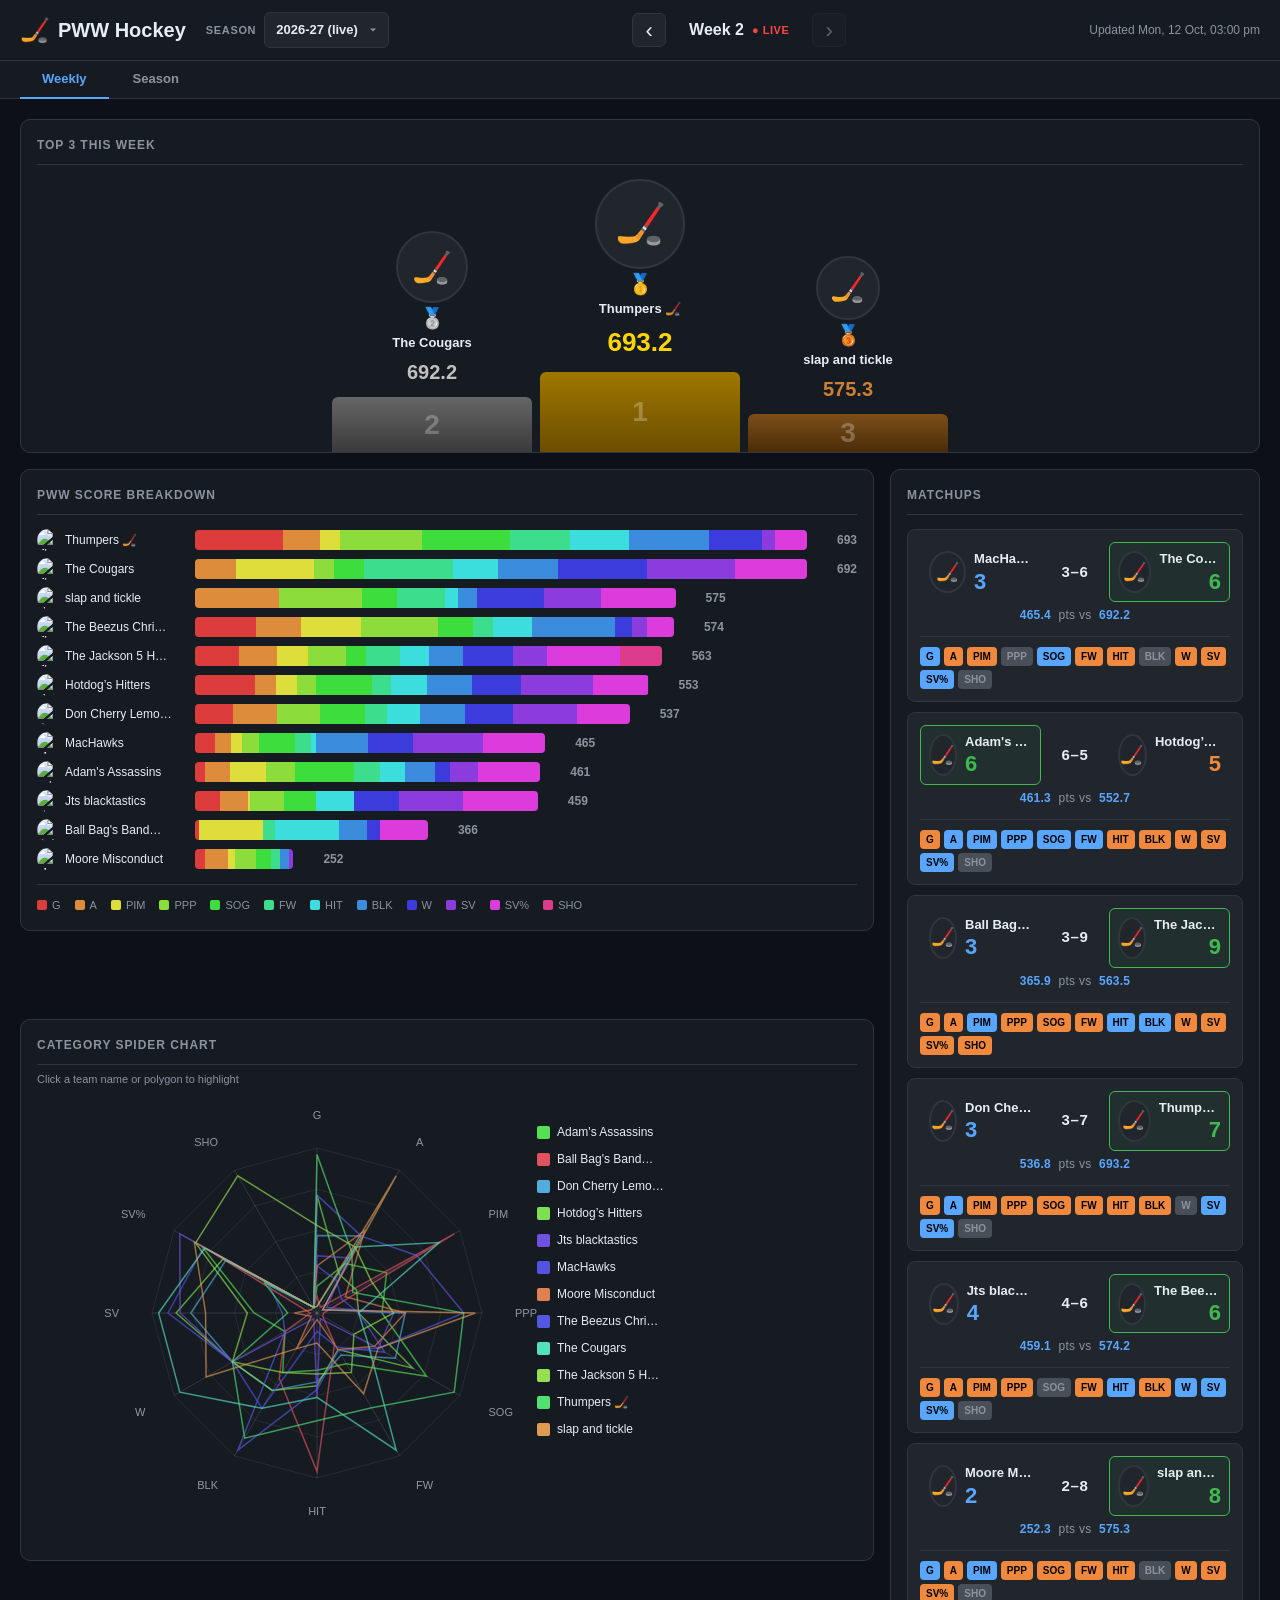
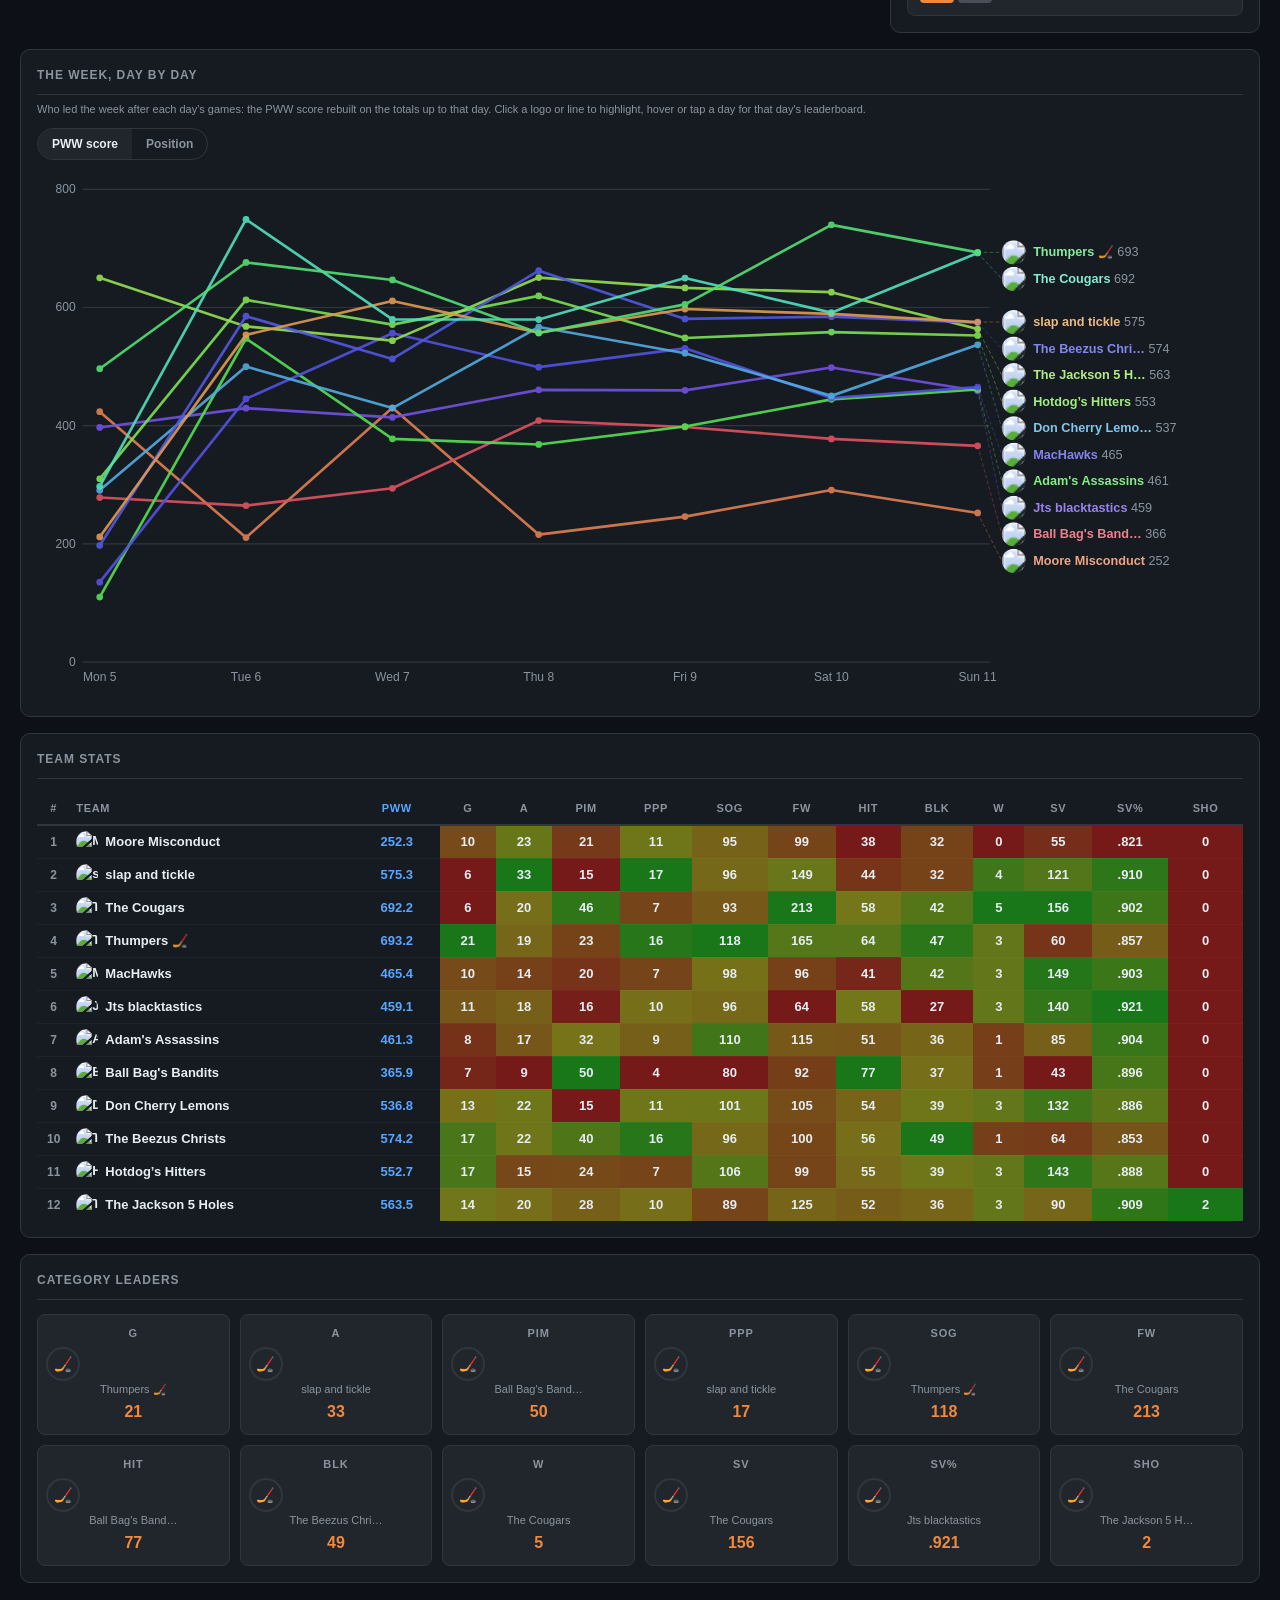
==== commit 34de1a24: "The Week, Day by Day: open on PWW score (points on the y-axis) Co-Authored-By: Claude Opus 5.5 <nore" ====
--- a/docs/index.html
+++ b/docs/index.html
@@ -79,8 +79,8 @@
           <p class="section-hint">Who led the week after each day's games: the PWW score rebuilt on the totals up to that day. Click a logo or line to highlight, hover or tap a day for that day's leaderboard.</p>
           <div class="ap-controls">
             <div class="ap-seg" role="group" aria-label="Chart view">
-              <button class="race-seg-btn ap-seg-active" id="race-view-rank" data-view="rank" aria-pressed="true">Position</button>
-              <button class="race-seg-btn" id="race-view-score" data-view="score" aria-pressed="false">PWW score</button>
+              <button class="race-seg-btn ap-seg-active" id="race-view-score" data-view="score" aria-pressed="true">PWW score</button>
+              <button class="race-seg-btn" id="race-view-rank" data-view="rank" aria-pressed="false">Position</button>
             </div>
           </div>
           <div class="race-chart" id="race-chart"></div>
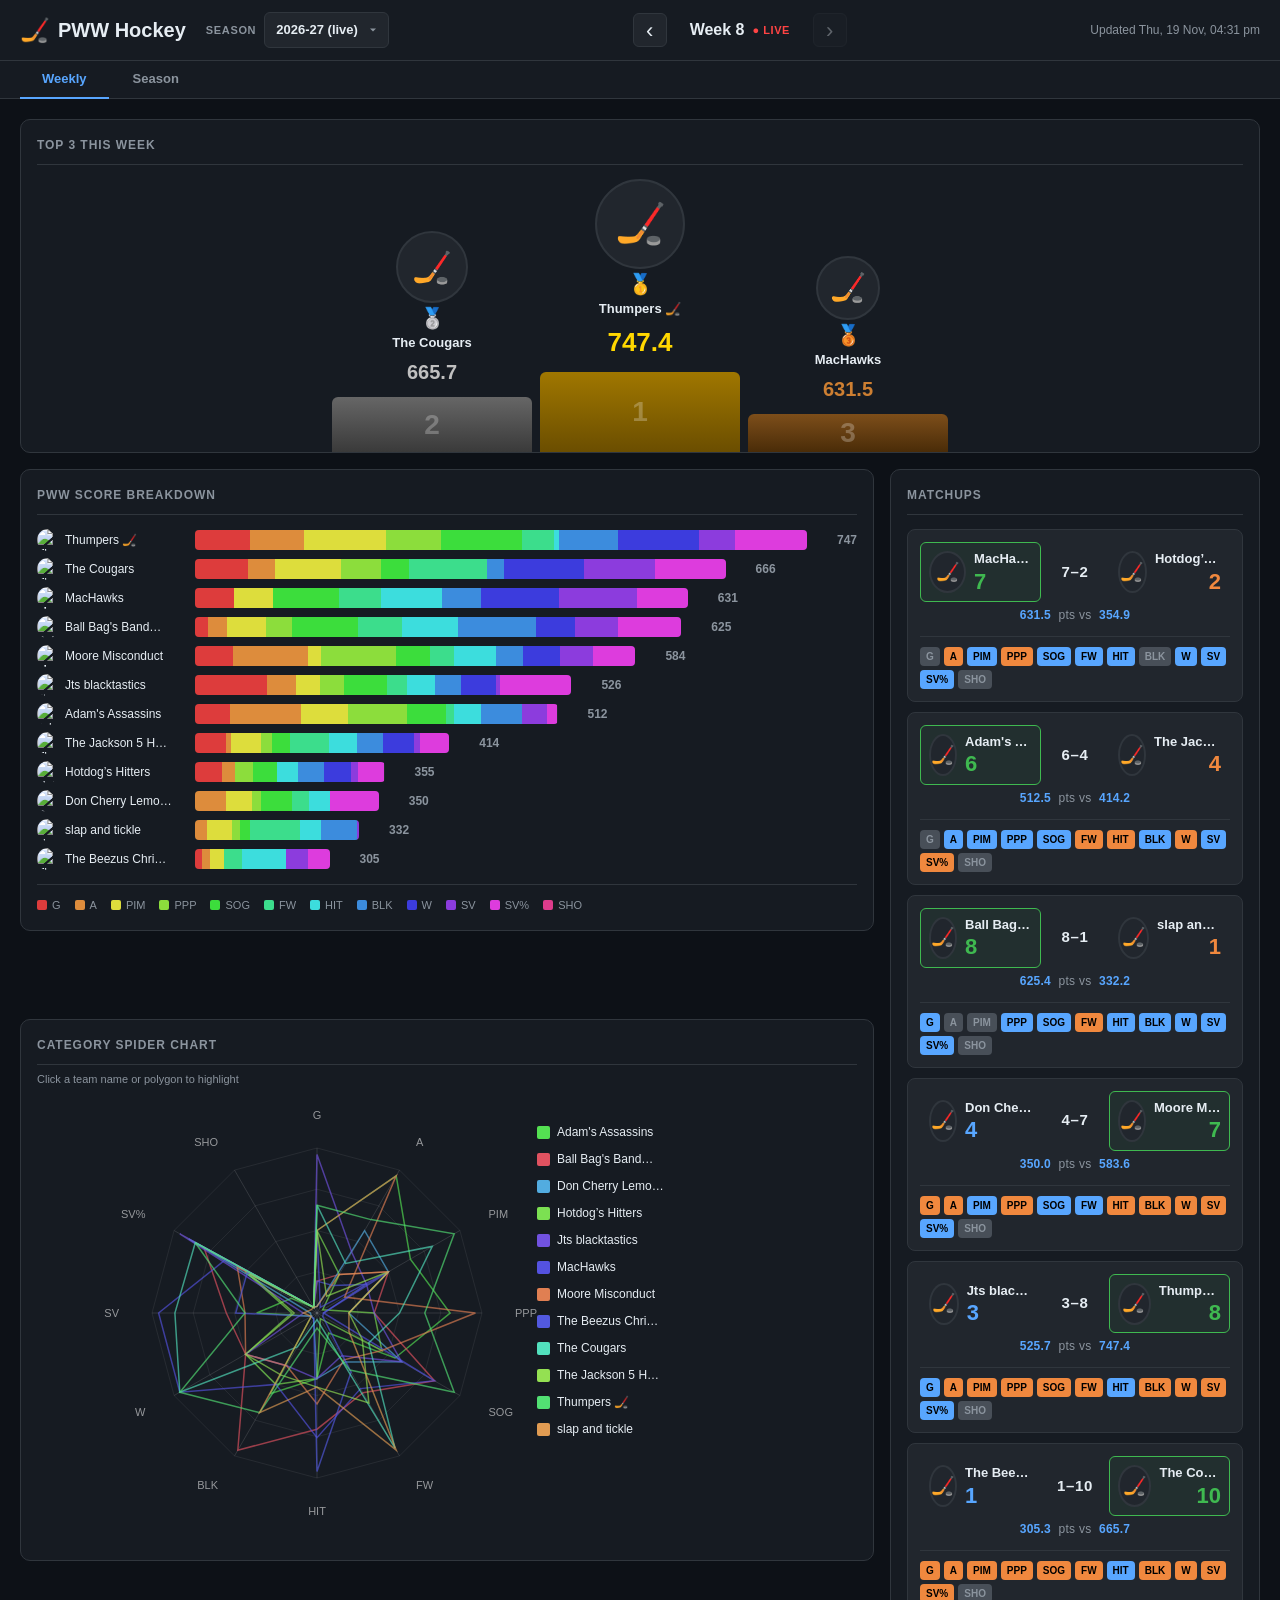
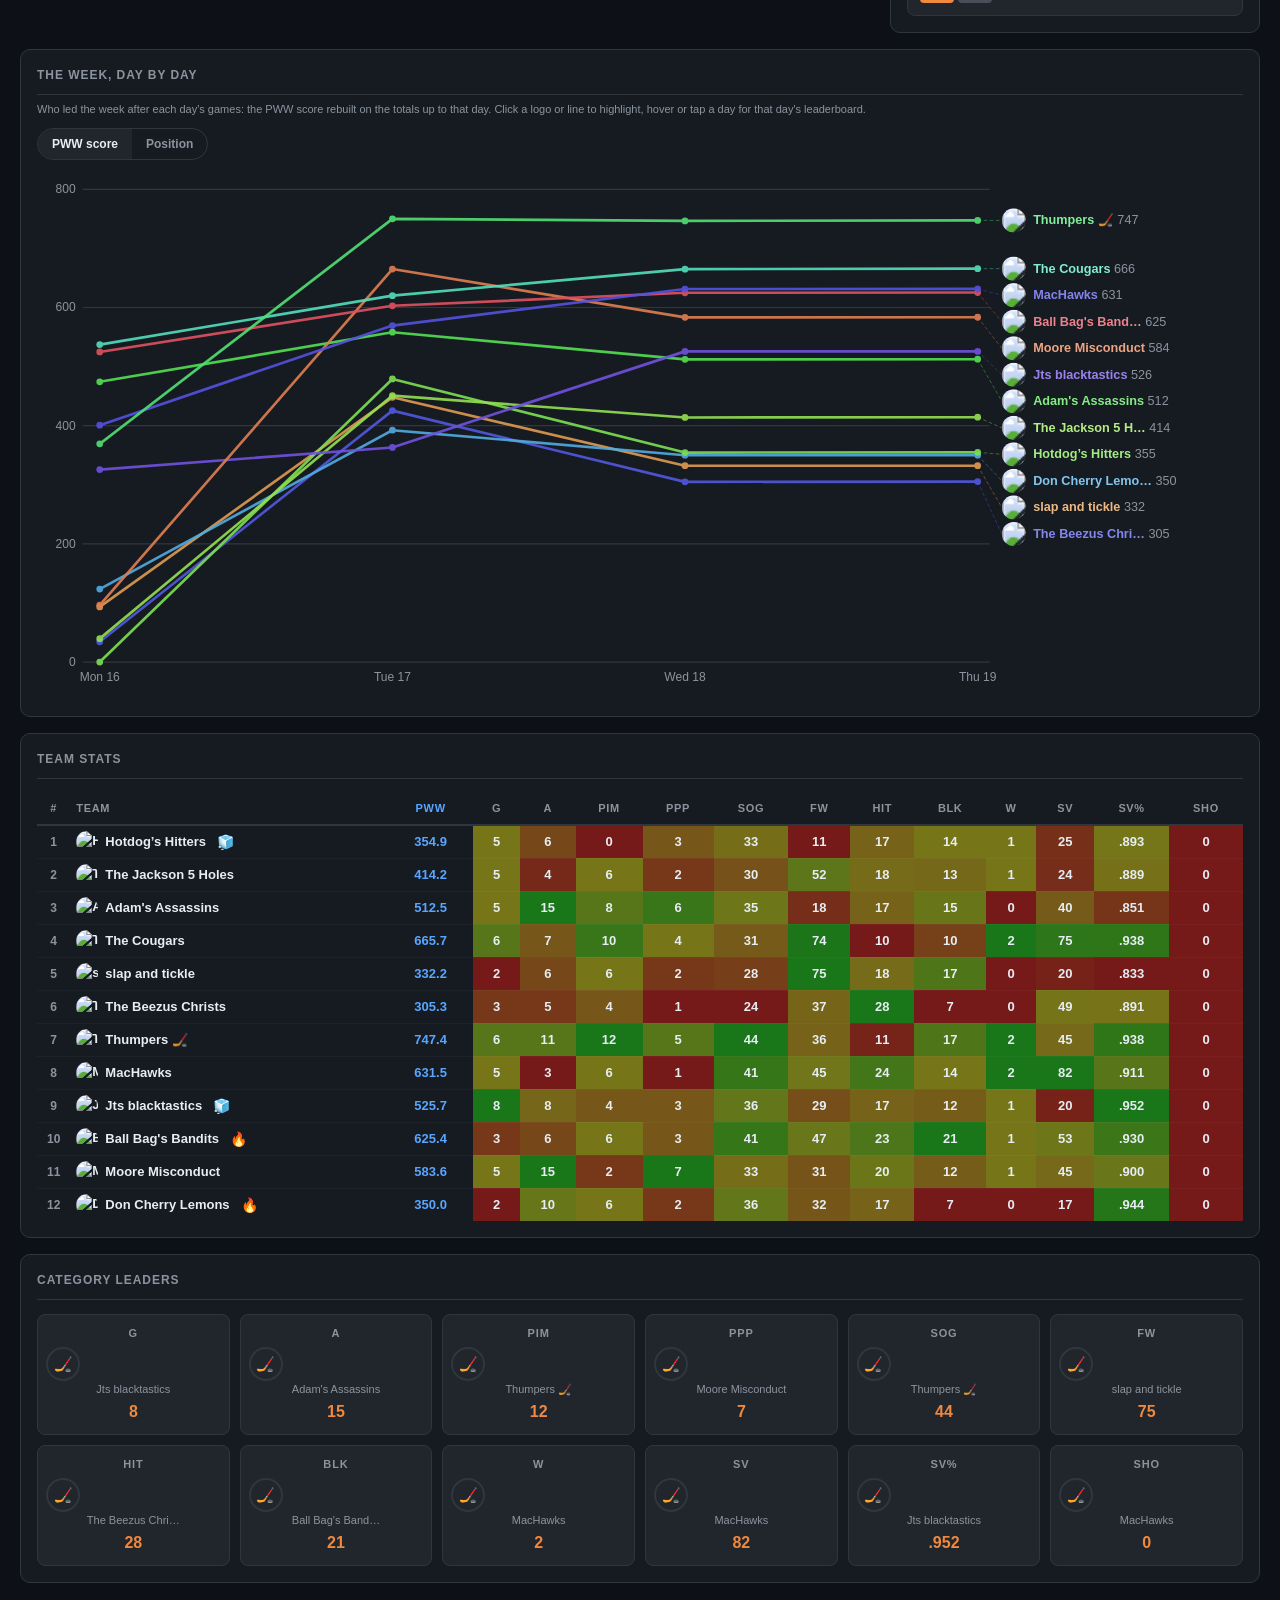
==== commit e0390903: "All-play: Matchups / Categories toggle Category level counts the share of the 24 points on offer in " ====
--- a/docs/index.html
+++ b/docs/index.html
@@ -112,11 +112,17 @@
 
         <section class="card allplay-card" id="allplay-card">
           <h2 class="section-title">All-Play Standings</h2>
-          <p class="section-hint">Each week, every team against all 11 others: how teams would rank if everyone played everyone. Δ = all-play % minus actual %, so positive is unlucky. Opp all-play = how good your opponents were in the weeks they played you.</p>
+          <p class="section-hint">Each week, every team against all 11 others: how teams would rank if everyone played everyone. <b>Matchups</b> counts matchups won (ties half). <b>Categories</b> counts the share of the 24 points on offer in each matchup (2 per category won, 1 per tie), so a 12-0 win counts more than a 5-4. Δ = all-play minus actual, so positive is unlucky. Opp all-play = how good your opponents were in the weeks they played you.</p>
           <div class="ap-controls">
-            <div class="ap-seg" role="group" aria-label="Chart view">
-              <button class="ap-seg-btn ap-seg-active" id="ap-view-luck" data-view="luck" aria-pressed="true">Luck</button>
-              <button class="ap-seg-btn" id="ap-view-schedule" data-view="schedule" aria-pressed="false">Schedule</button>
+            <div class="ap-toggles">
+              <div class="ap-seg" role="group" aria-label="Measure">
+                <button class="ap-meas-btn ap-seg-active" id="ap-meas-match" data-view="match" aria-pressed="true">Matchups</button>
+                <button class="ap-meas-btn" id="ap-meas-cat" data-view="cat" aria-pressed="false">Categories</button>
+              </div>
+              <div class="ap-seg" role="group" aria-label="Chart view">
+                <button class="ap-seg-btn ap-seg-active" id="ap-view-luck" data-view="luck" aria-pressed="true">Luck</button>
+                <button class="ap-seg-btn" id="ap-view-schedule" data-view="schedule" aria-pressed="false">Schedule</button>
+              </div>
             </div>
             <label class="ap-live" id="ap-live-wrap" hidden>
               <input type="checkbox" id="ap-live"> Include this week so far
--- a/docs/style.css
+++ b/docs/style.css
@@ -518,3 +518,10 @@
 .race-chart .race-score { fill: var(--text-2); font-weight: 500; }
 .race-tip .race-up { color: var(--win) !important; }
 .race-tip .race-down { color: var(--loss) !important; }
+
+/* all-play: Matchups / Categories toggle beside Luck / Schedule */
+.ap-toggles { display: flex; flex-wrap: wrap; gap: 8px; }
+.ap-meas-btn { padding: 6px 14px; font-size: 12px; font-weight: 600; color: var(--text-2); }
+.ap-meas-btn:hover { color: var(--text-1); }
+.ap-meas-btn.ap-seg-active { background: var(--surface-2); color: var(--text-1); }
+.ap-meas-btn:focus-visible { outline: 2px solid var(--accent); outline-offset: 2px; }
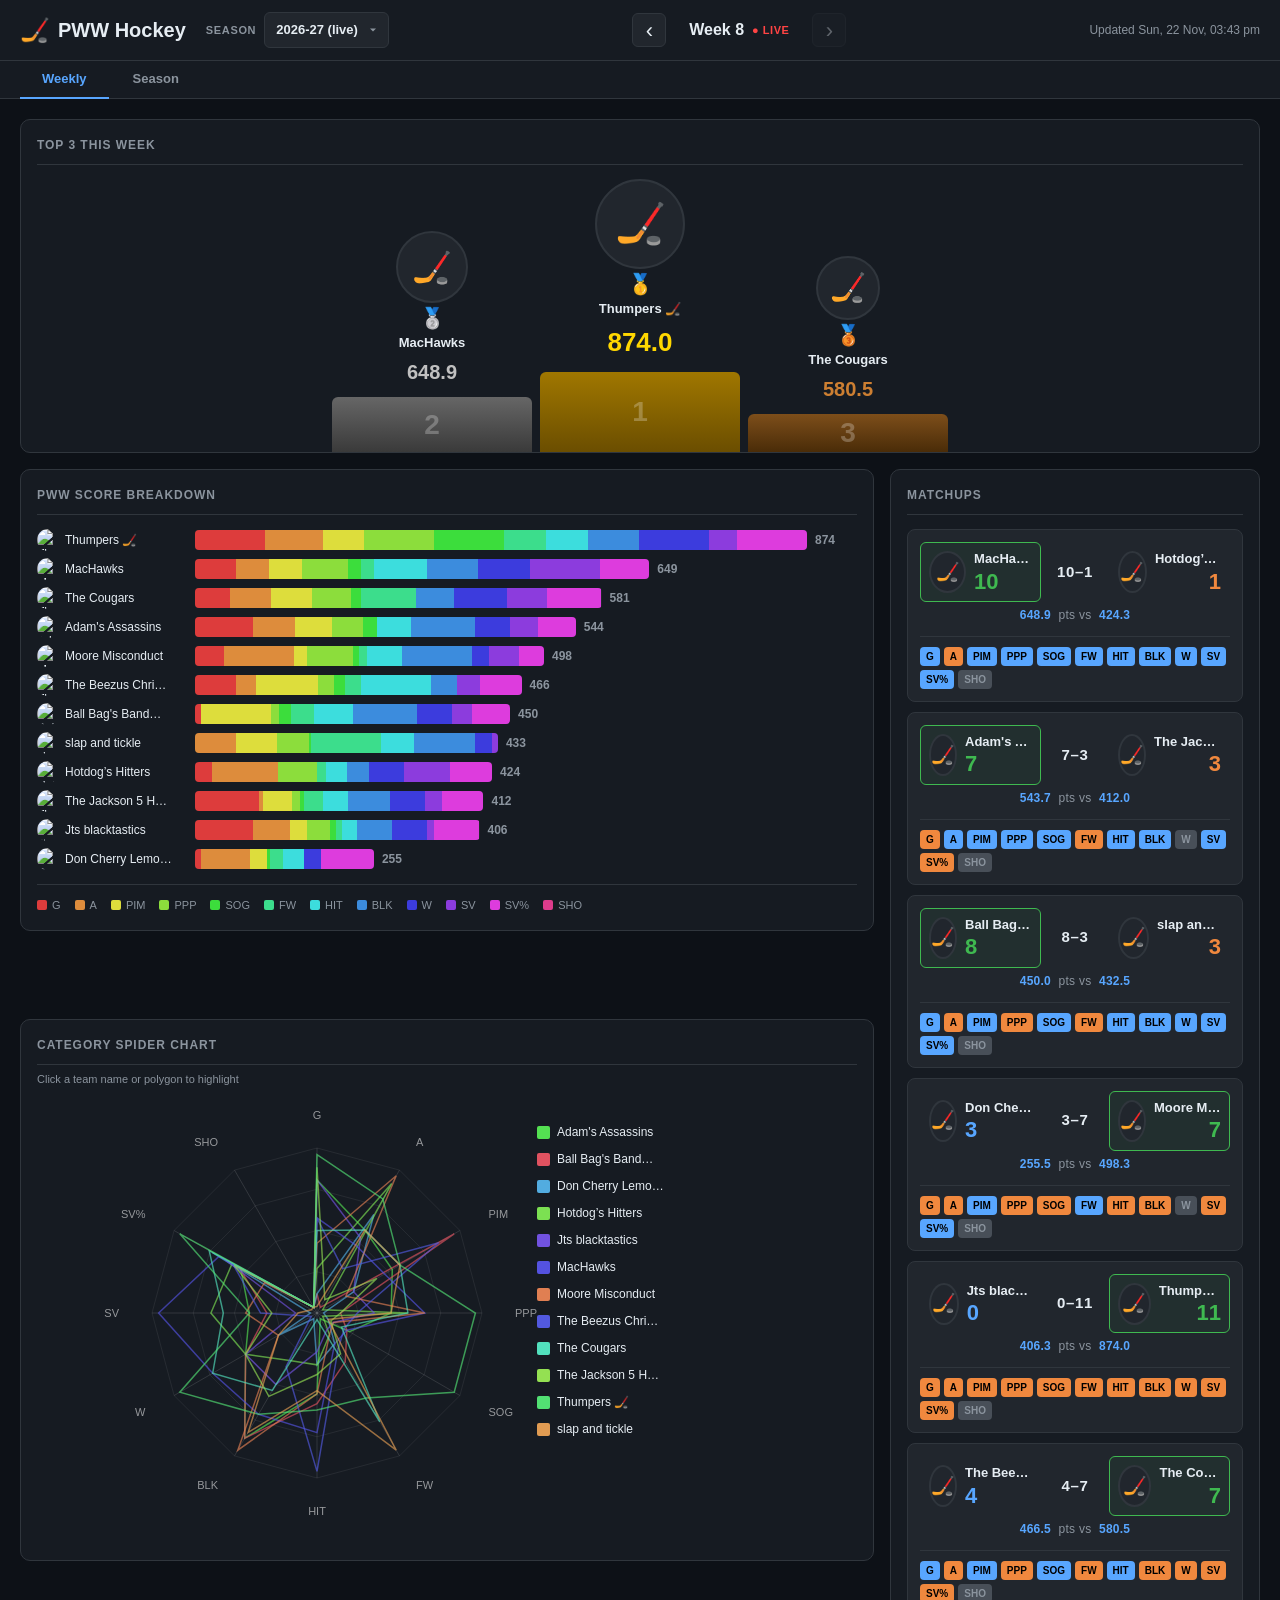
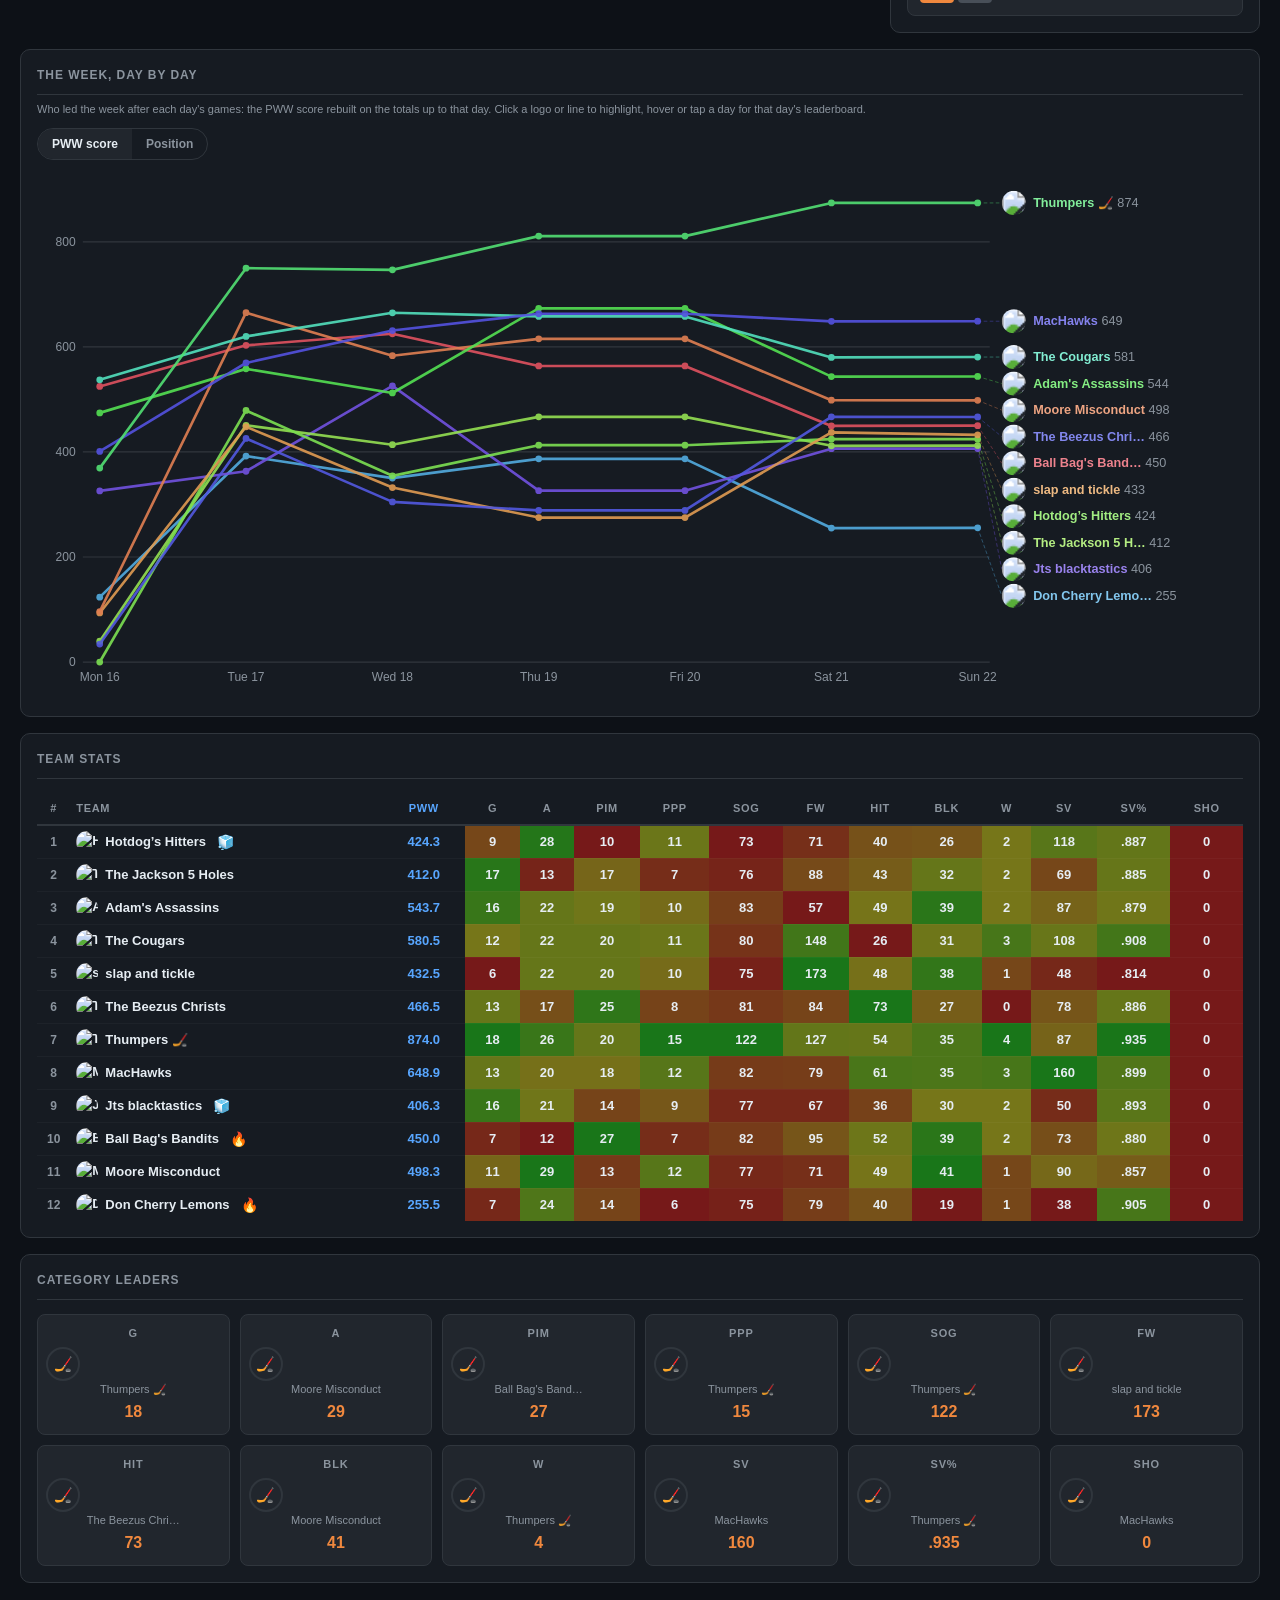
==== commit a62da380: "Version the page's CSS and JS addresses so phones can't mix old and new files A phone showed the new" ====
--- a/docs/index.html
+++ b/docs/index.html
@@ -4,7 +4,7 @@
   <meta charset="UTF-8">
   <meta name="viewport" content="width=device-width, initial-scale=1">
   <title>PWW Hockey</title>
-  <link rel="stylesheet" href="style.css">
+  <link rel="stylesheet" href="style.css?v=85e81dde0c">
 </head>
 <body>
 
@@ -167,8 +167,8 @@
     </div>
   </main>
 
-  <script src="allplay.js"></script>
-  <script src="daily.js"></script>
-  <script src="app.js"></script>
+  <script src="allplay.js?v=ead60f6046"></script>
+  <script src="daily.js?v=0ac3fb9284"></script>
+  <script src="app.js?v=8d94bfb357"></script>
 </body>
 </html>
--- a/docs/style.css
+++ b/docs/style.css
@@ -224,15 +224,18 @@
 @media (max-width: 600px) {
   .bar-label { width: 32px; }
   .bar-label span { display: none; }
-  .bar-track { max-width: calc(var(--bar-pct) - 80px); } /* 32px logo + 42px score + gaps */
 }
 .bar-sm-logo    { width: 22px; height: 22px; border-radius: 50%; object-fit: cover; flex-shrink: 0; }
 .bar-sm-logo-ph { width: 22px; height: 22px; border-radius: 50%; background: var(--surface-2); border: 1px solid var(--border); display: flex; align-items: center; justify-content: center; font-size: 12px; flex-shrink: 0; }
 
-.bar-track {
-  flex: 1;
+/* The track is the space after the label. Each bar is a true share of it: the leader's bar
+   fills the track minus room for its score, everyone else's is in proportion, at any width
+   (subtracting a fixed amount instead squashed the lower scores to nothing on phones). */
+.bar-track { flex: 1; min-width: 0; display: flex; align-items: center; gap: 8px; }
+.bar-fill {
+  width: calc((100% - 50px) * var(--bar-frac, 1));
   height: 20px;
-  max-width: calc(var(--bar-pct) - 200px); /* desktop: 150px label + score + gaps */
+  flex-shrink: 0;
   background: var(--surface-2);
   border-radius: 4px;
   overflow: hidden;
@@ -240,7 +243,7 @@
 }
 .bar-seg { height: 100%; transition: flex 0.4s ease; }
 
-.bar-score { width: 42px; text-align: right; font-size: 12px; font-weight: 700; color: var(--text-2); flex-shrink: 0; }
+.bar-score { width: 42px; font-size: 12px; font-weight: 700; color: var(--text-2); flex-shrink: 0; }
 
 /* Legend */
 .cat-legend { display: flex; flex-wrap: wrap; gap: 6px 14px; margin-top: 14px; padding-top: 12px; border-top: 1px solid var(--border); }
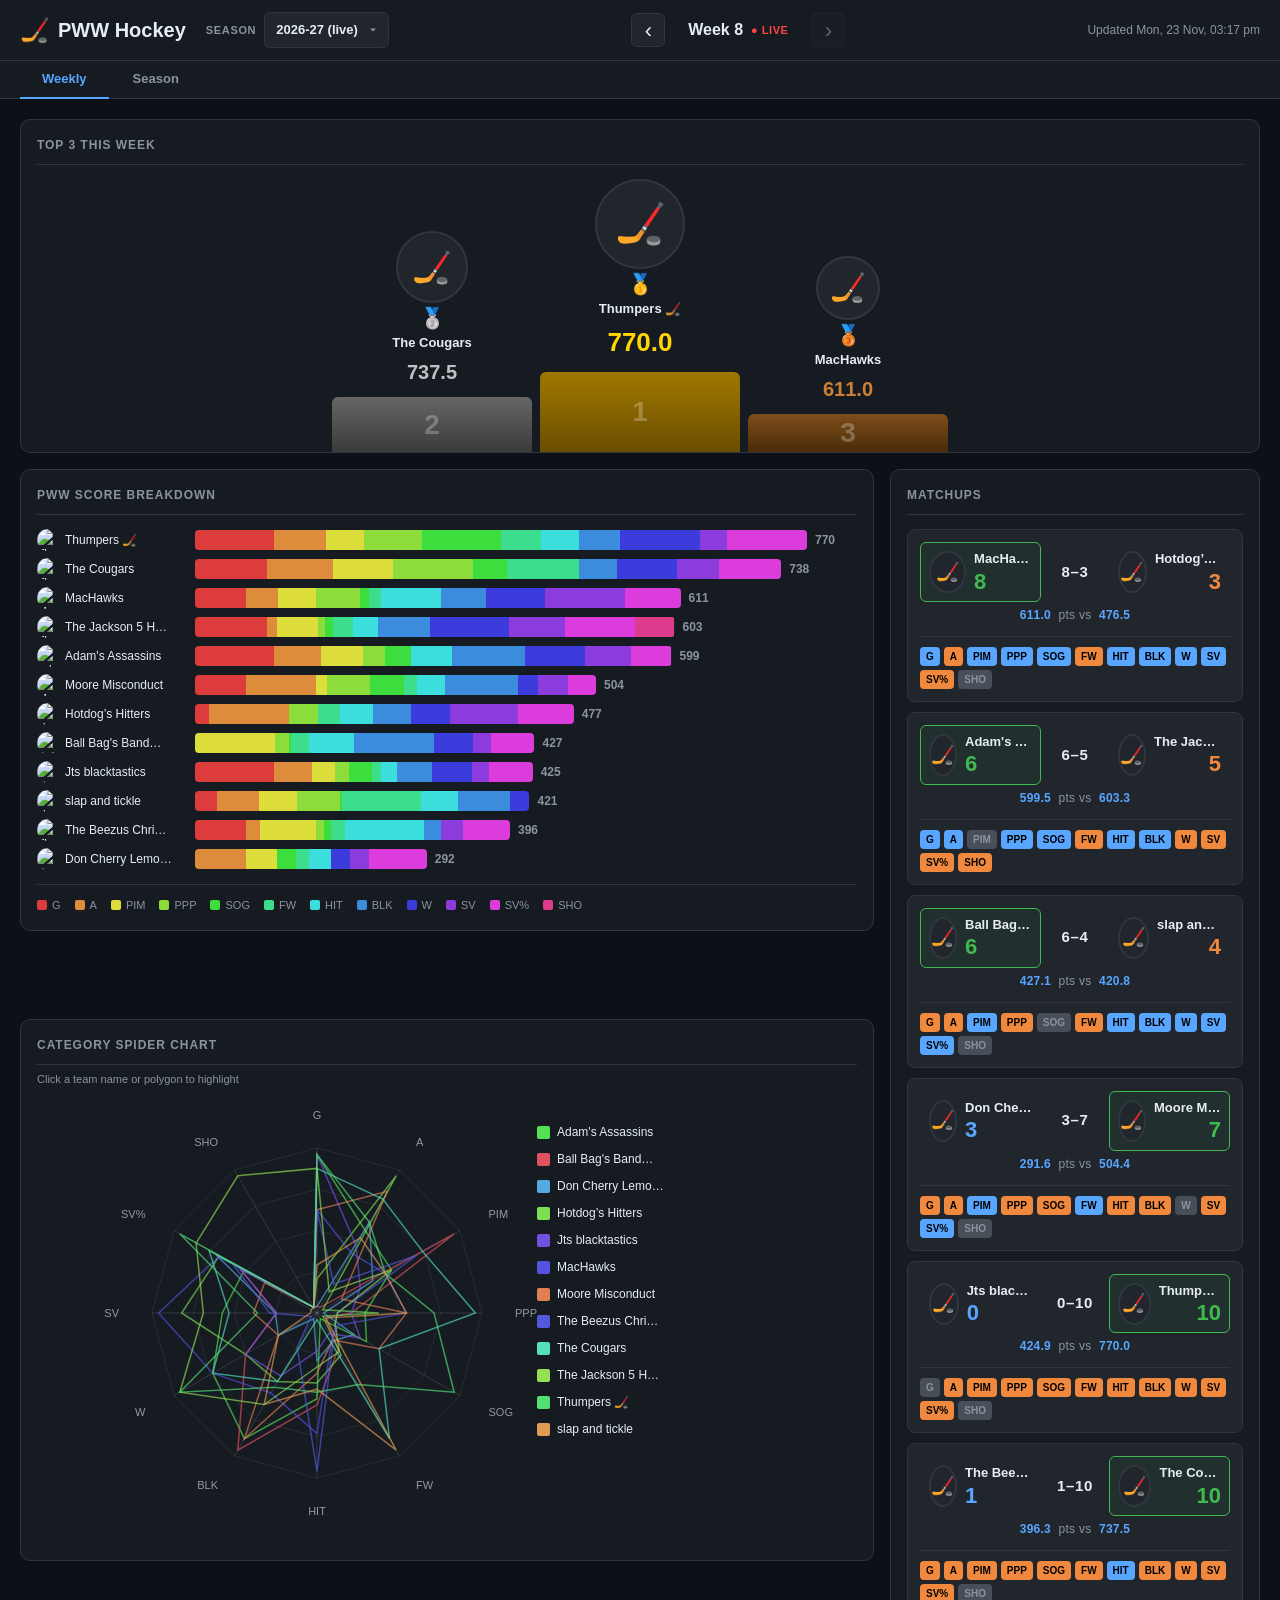
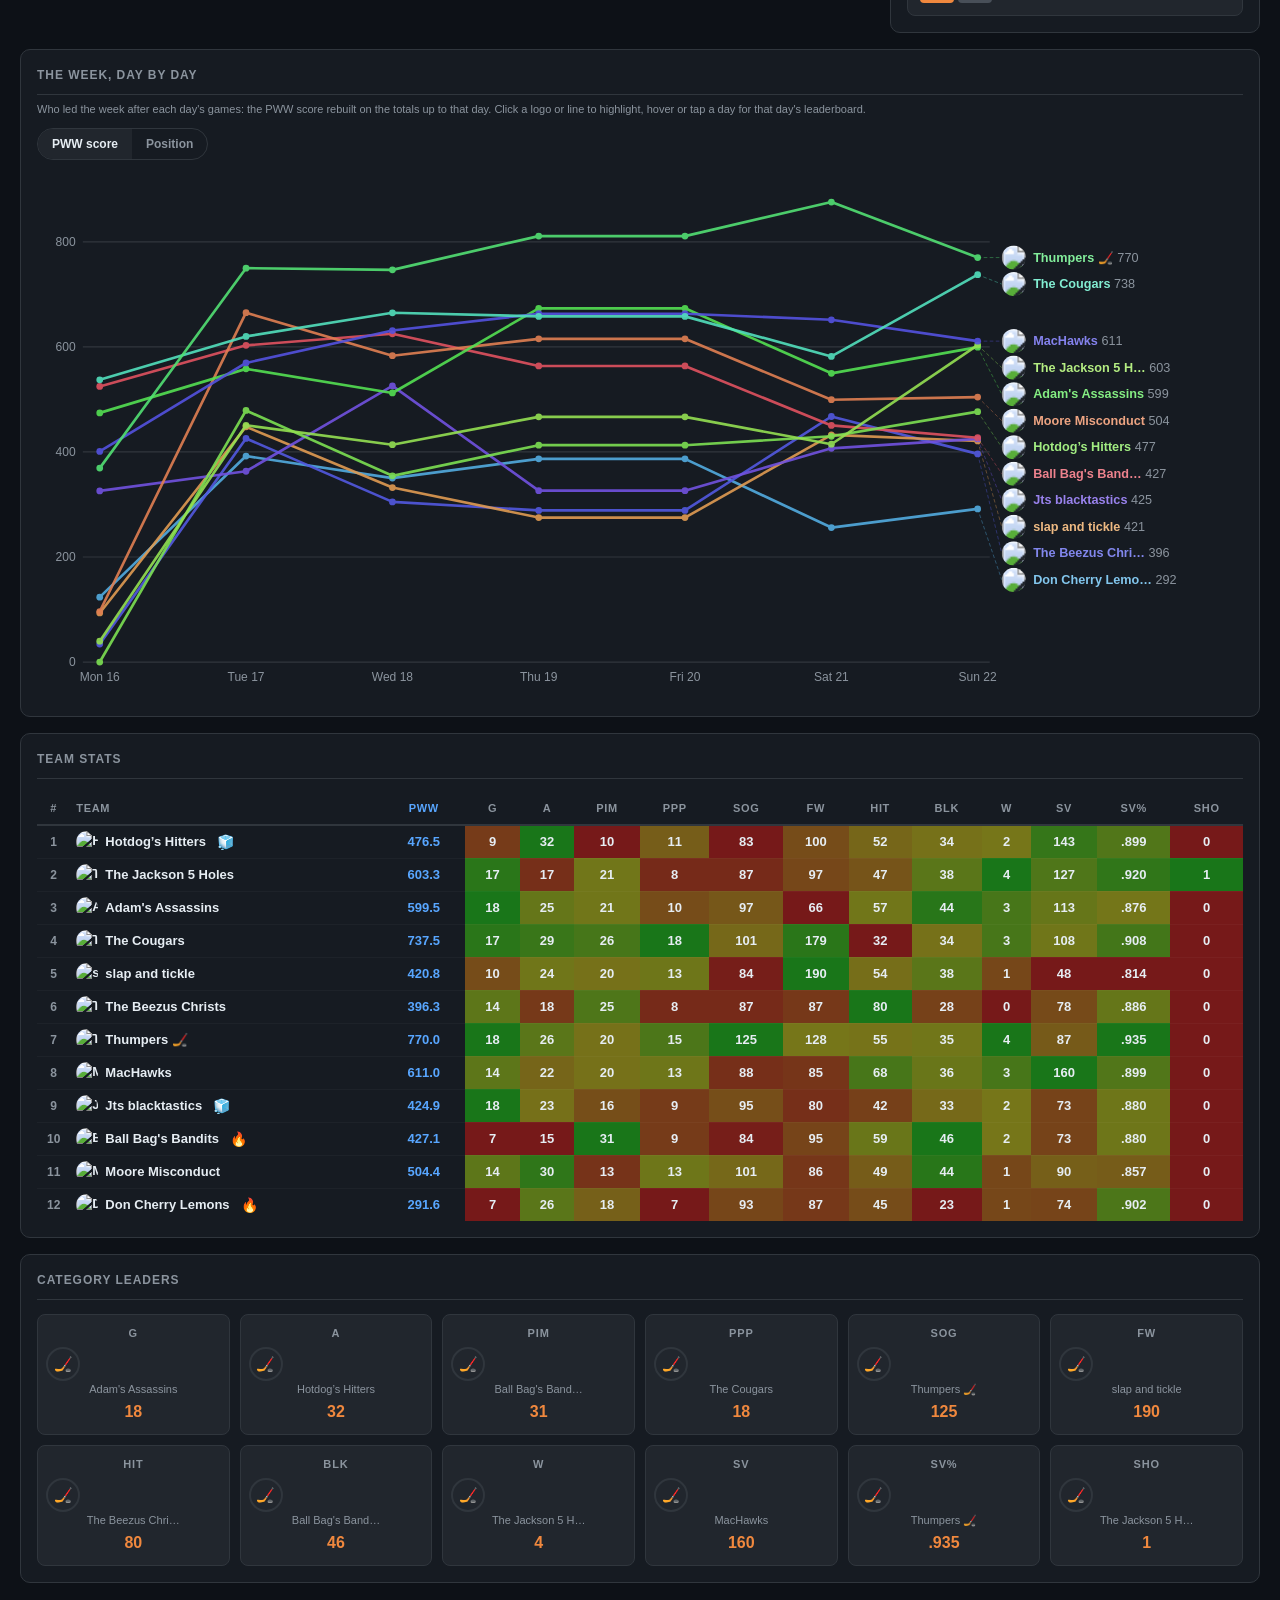
==== commit b0637a0c: "All-play: luckiest and unluckiest boards beside the chart on wide screens Co-Authored-By: Claude Opu" ====
--- a/docs/index.html
+++ b/docs/index.html
@@ -4,7 +4,7 @@
   <meta charset="UTF-8">
   <meta name="viewport" content="width=device-width, initial-scale=1">
   <title>PWW Hockey</title>
-  <link rel="stylesheet" href="style.css?v=85e81dde0c">
+  <link rel="stylesheet" href="style.css?v=d6ab923a43">
 </head>
 <body>
 
@@ -128,7 +128,11 @@
               <input type="checkbox" id="ap-live"> Include this week so far
             </label>
           </div>
-          <div class="ap-chart" id="ap-chart"></div>
+          <div class="ap-stage">
+            <aside class="ap-side ap-side-lucky" id="ap-lucky" aria-label="Luckiest teams"></aside>
+            <div class="ap-chart" id="ap-chart"></div>
+            <aside class="ap-side ap-side-unlucky" id="ap-unlucky" aria-label="Unluckiest teams"></aside>
+          </div>
           <div class="ap-legend" id="ap-legend"></div>
           <div class="table-wrap" id="ap-table"></div>
         </section>
@@ -169,6 +173,6 @@
 
   <script src="allplay.js?v=ead60f6046"></script>
   <script src="daily.js?v=0ac3fb9284"></script>
-  <script src="app.js?v=8d94bfb357"></script>
+  <script src="app.js?v=f153b65912"></script>
 </body>
 </html>
--- a/docs/style.css
+++ b/docs/style.css
@@ -493,6 +493,32 @@
 .ap-table td.ap-num small { color: var(--text-2); margin-left: 4px; }
 .ap-table td.ap-rank { color: var(--text-2); width: 30px; }
 .ap-note { font-size: 11px; color: var(--text-2); margin-top: 8px; }
+
+/* Luckiest / unluckiest boards beside the all-play chart: wide screens only */
+.ap-side { display: none; }
+@media (min-width: 1300px) {
+  .ap-stage { display: grid; grid-template-columns: minmax(0, 1fr) minmax(0, 600px) minmax(0, 1fr); gap: 24px; align-items: center; }
+  .ap-stage .ap-chart { width: 100%; }
+  .ap-side { display: block; align-self: center; padding: 14px; border-radius: var(--radius); border: 1px solid var(--border); }
+}
+.ap-side-lucky   { background: linear-gradient(160deg, color-mix(in srgb, var(--win) 16%, transparent), transparent 70%); border-color: color-mix(in srgb, var(--win) 40%, var(--border)) !important; }
+.ap-side-unlucky { background: linear-gradient(200deg, color-mix(in srgb, var(--loss) 14%, transparent), transparent 70%); border-color: color-mix(in srgb, var(--loss) 40%, var(--border)) !important; }
+.ap-luck-title { font-size: 15px; font-weight: 700; margin: 0; }
+.ap-side-lucky .ap-luck-title   { color: var(--win); }
+.ap-side-unlucky .ap-luck-title { color: var(--loss); }
+.ap-luck-sub  { font-size: 11px; color: var(--text-2); margin: 2px 0 12px; }
+.ap-luck-list { list-style: none; margin: 0; padding: 0; display: flex; flex-direction: column; gap: 10px; }
+.ap-luck-row  { display: flex; align-items: center; gap: 8px; padding: 8px; border-radius: 8px; background: color-mix(in srgb, var(--surface-2) 70%, transparent); }
+.ap-luck-row:first-child { padding: 11px 8px; }
+.ap-luck-rank { font-size: 15px; width: 20px; text-align: center; flex-shrink: 0; }
+.ap-luck-row:first-child .ap-luck-rank { font-size: 19px; }
+.ap-luck-team { flex: 1; min-width: 0; display: flex; flex-direction: column; }
+.ap-luck-name { font-size: 13px; font-weight: 600; white-space: nowrap; overflow: hidden; text-overflow: ellipsis; }
+.ap-luck-team small { font-size: 10.5px; color: var(--text-2); white-space: nowrap; overflow: hidden; text-overflow: ellipsis; }
+.ap-luck-swing { font-size: 15px; font-weight: 700; font-variant-numeric: tabular-nums; text-align: right; white-space: nowrap; }
+.ap-luck-swing small { display: block; font-size: 10px; font-weight: 500; color: var(--text-2); }
+.ap-side-lucky .ap-luck-swing   { color: var(--win); }
+.ap-side-unlucky .ap-luck-swing { color: var(--loss); }
 @media (max-width: 600px) {
   .ap-chart .ap-label { font-size: 9.5px; }
   .ap-table td.ap-num small { display: block; margin-left: 0; }
